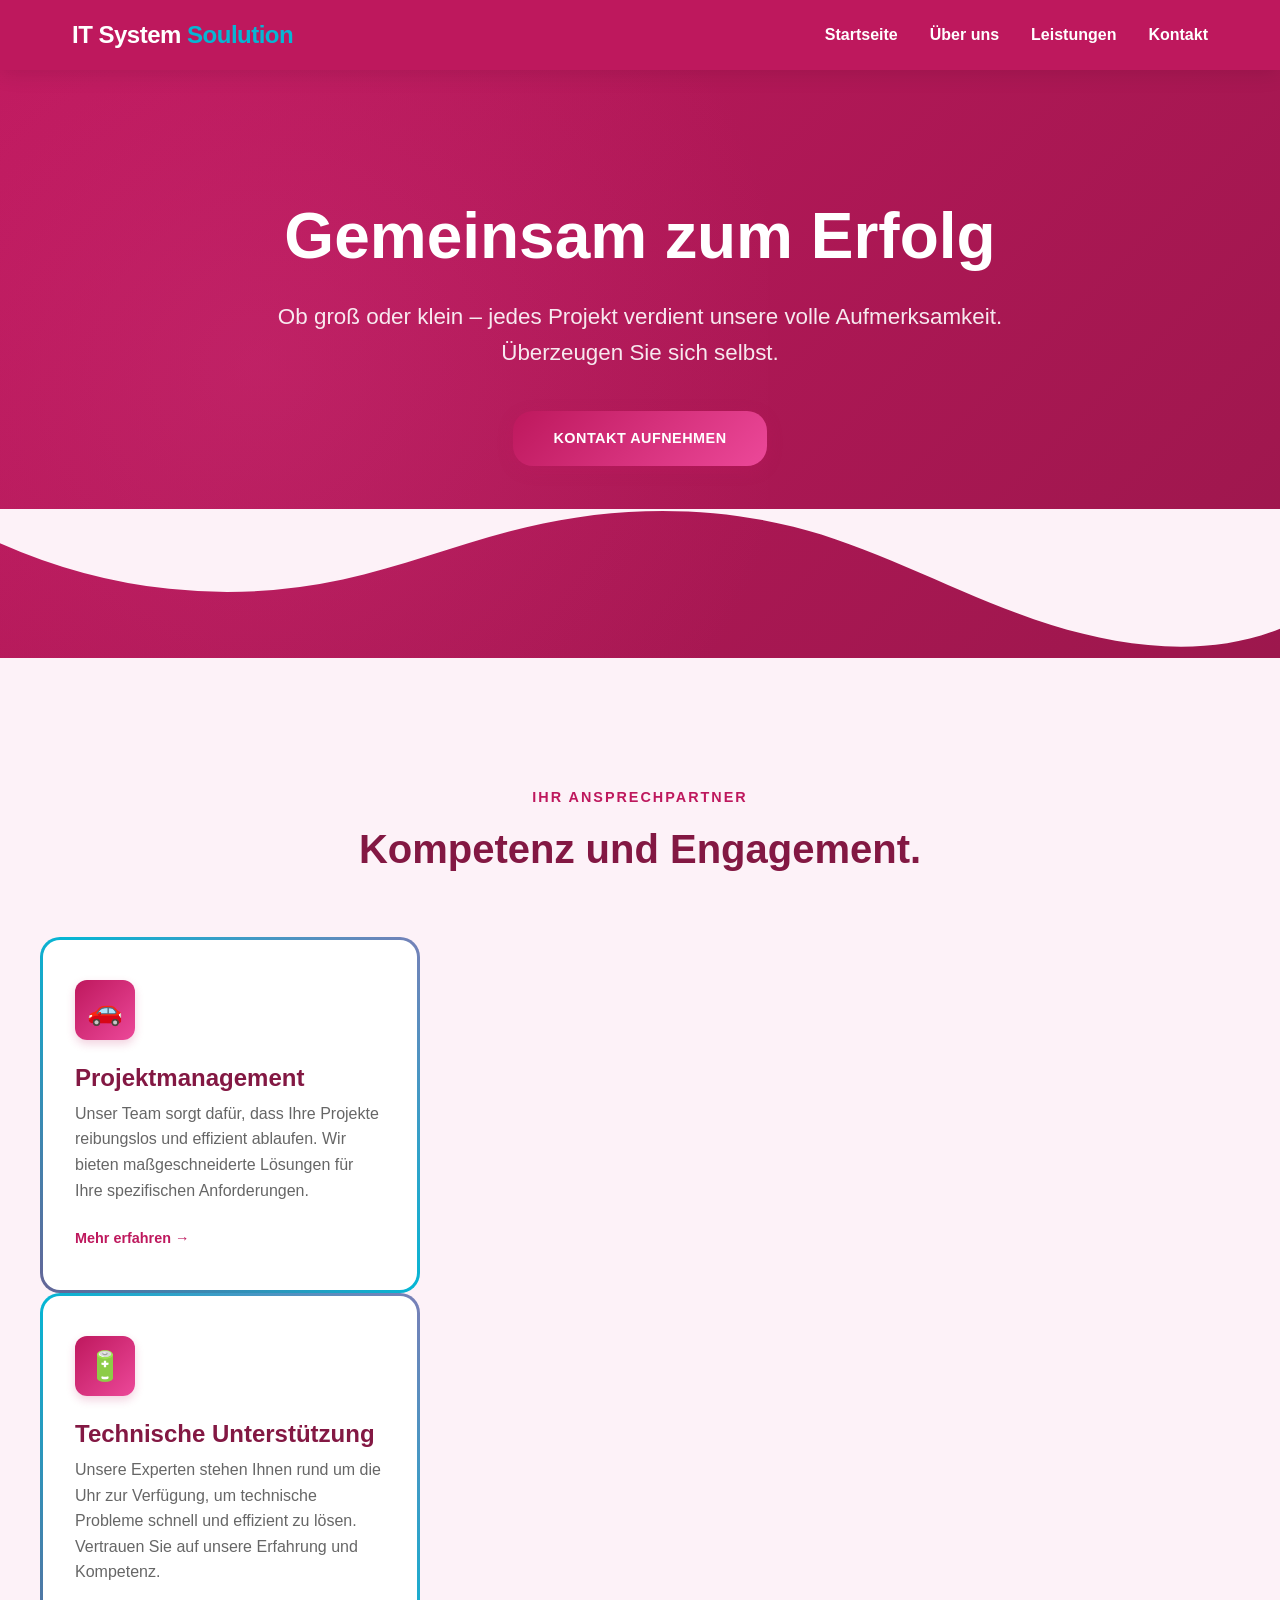
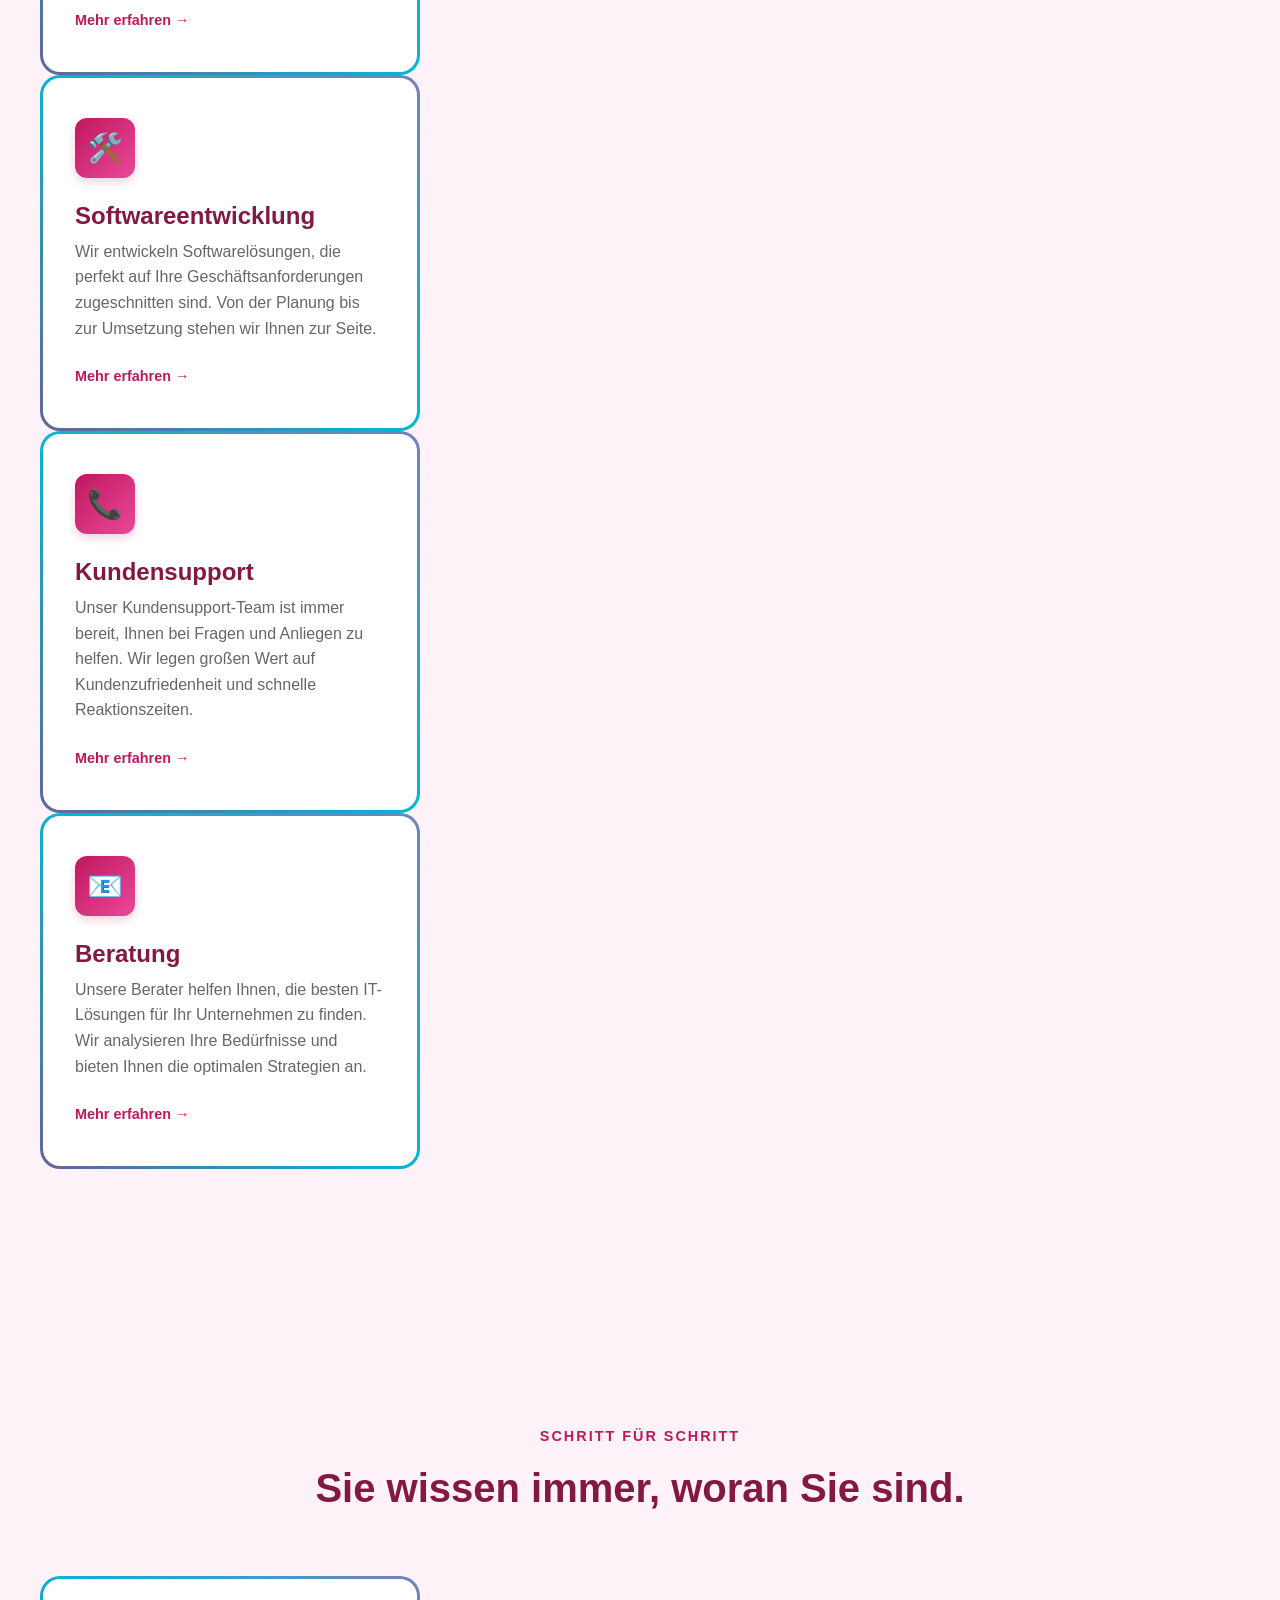
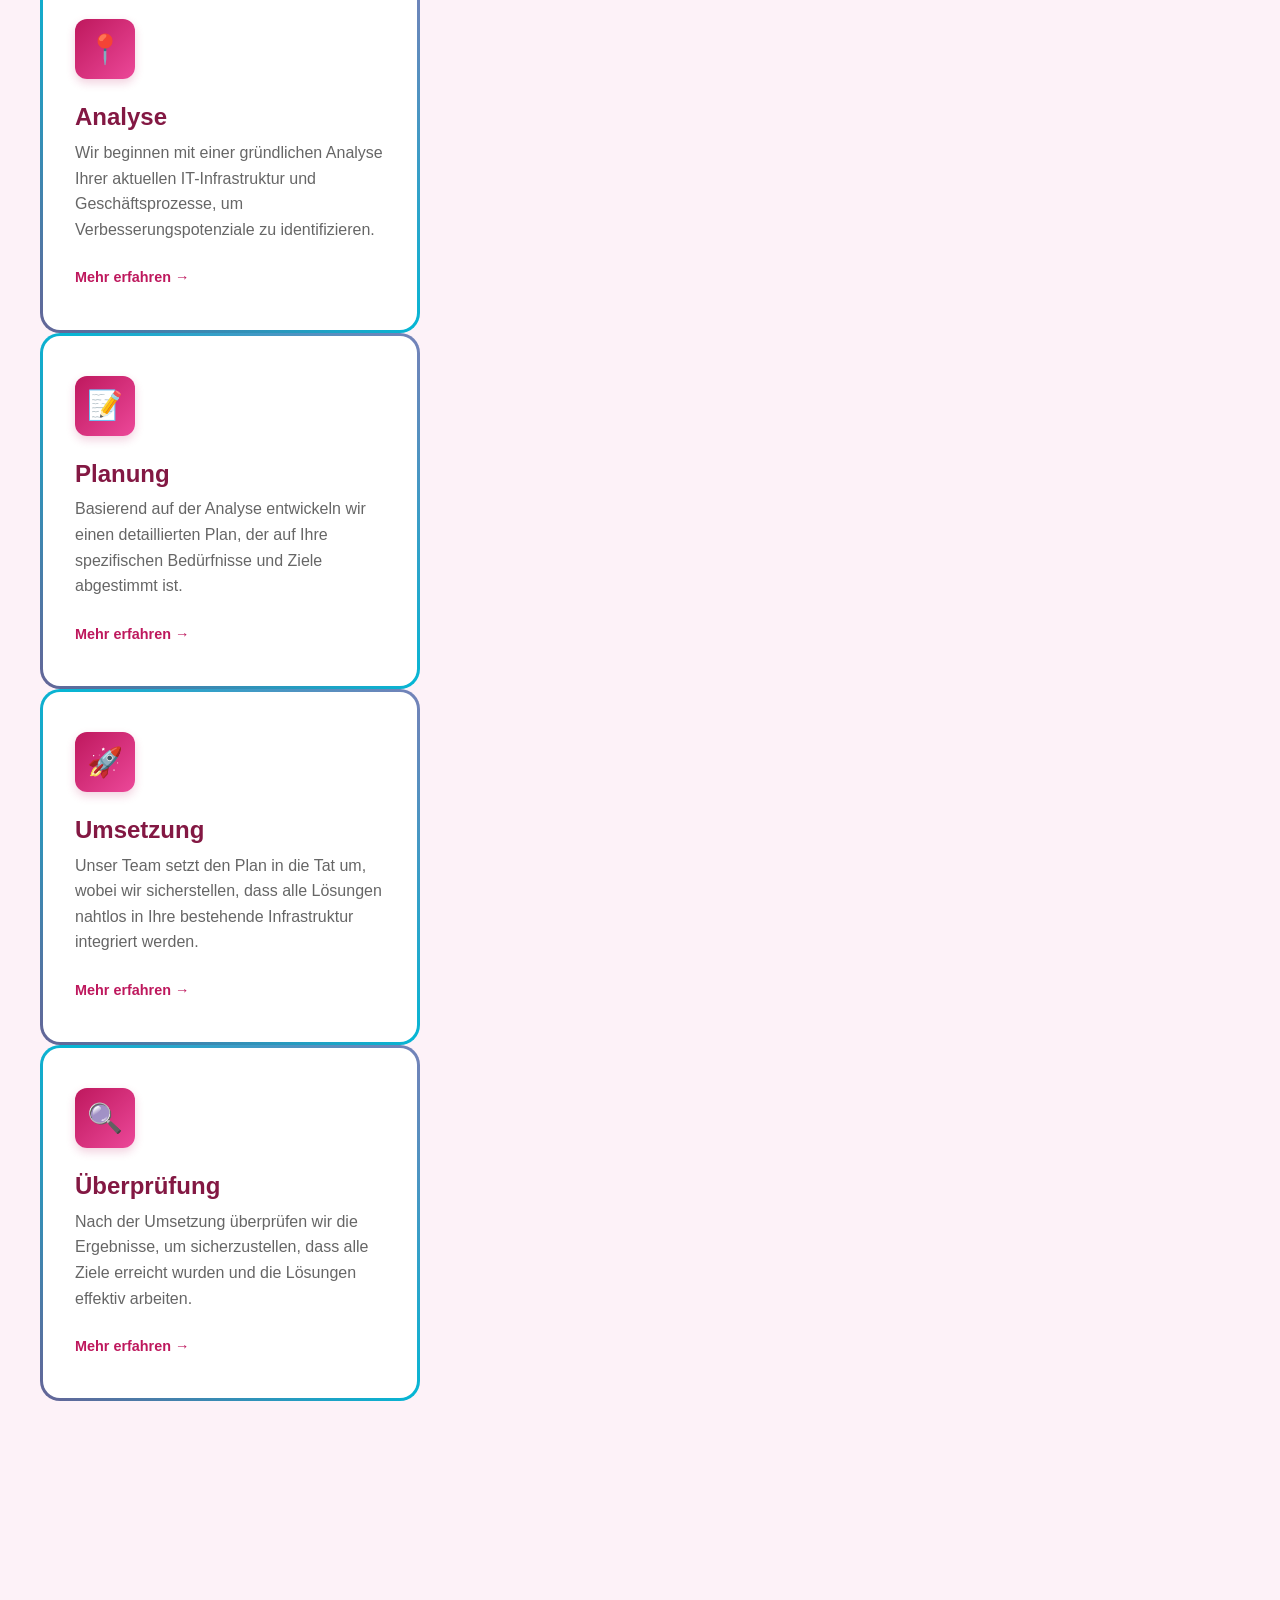
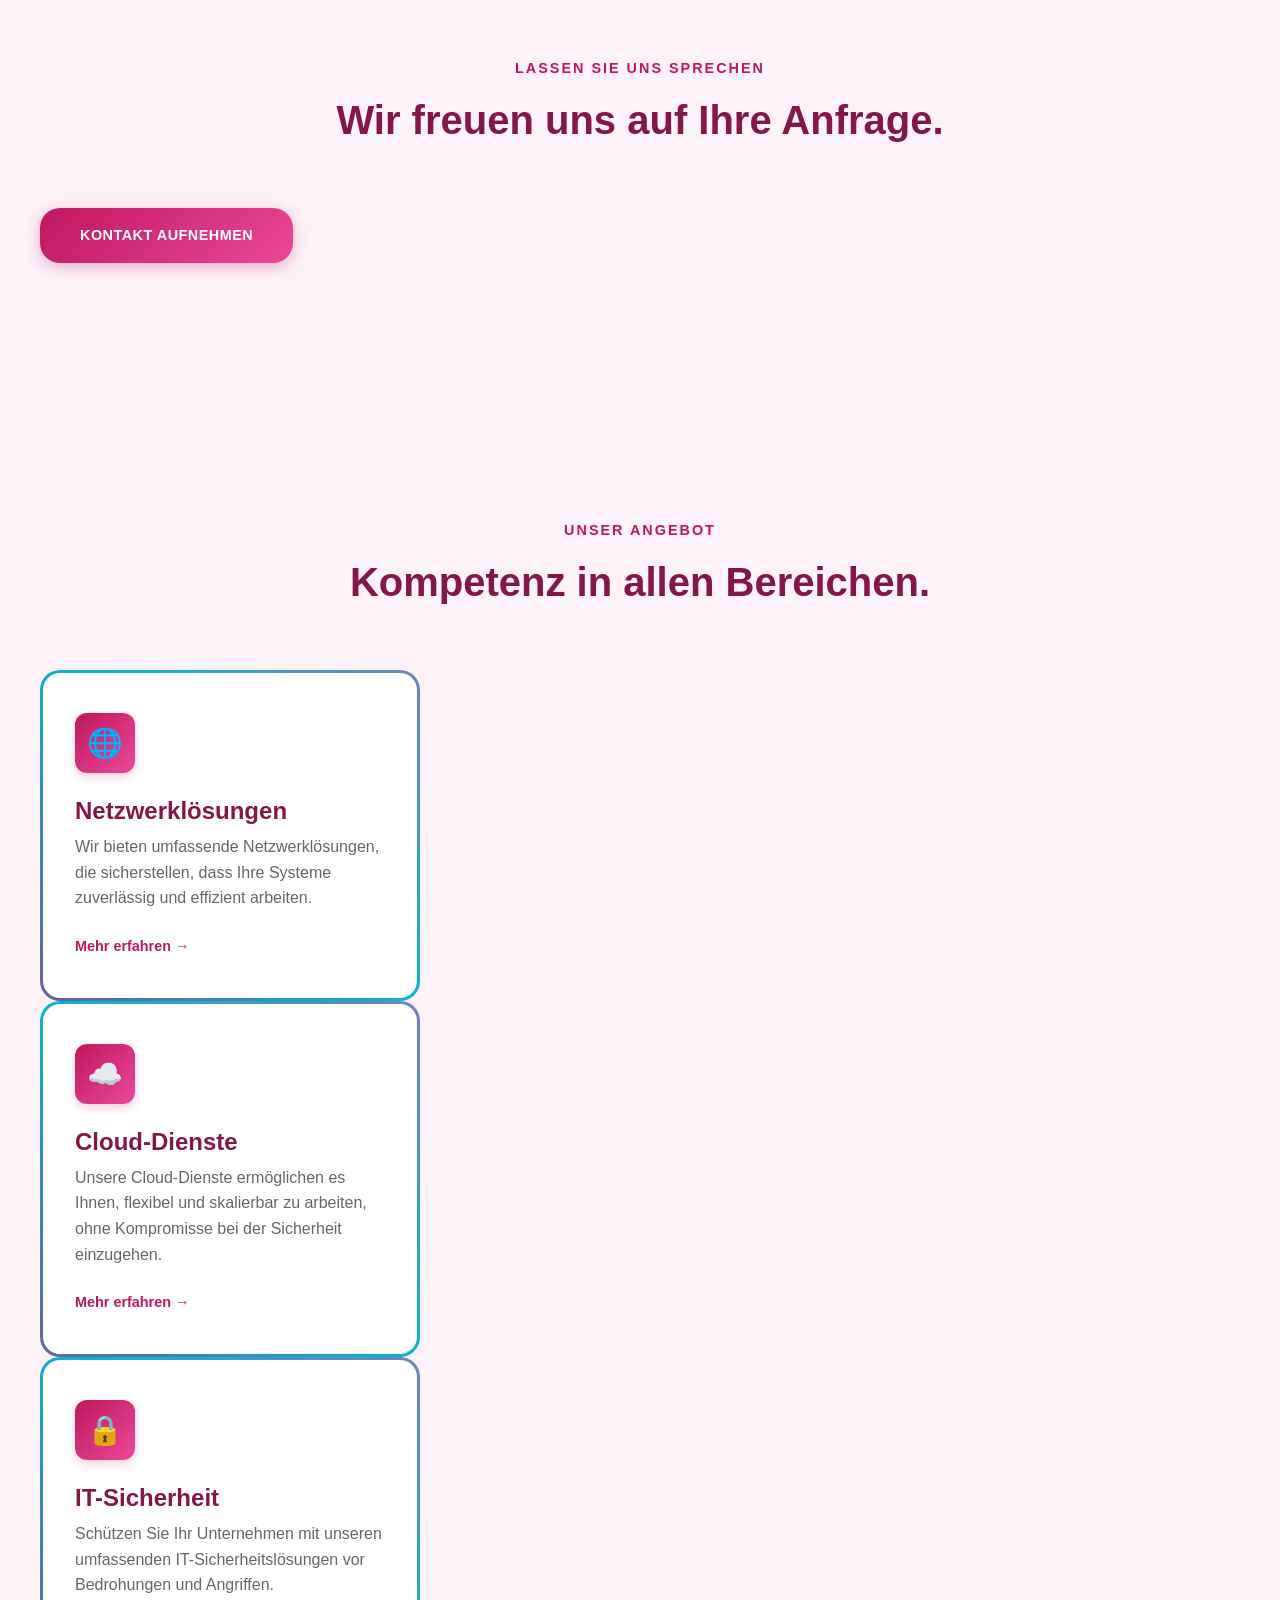
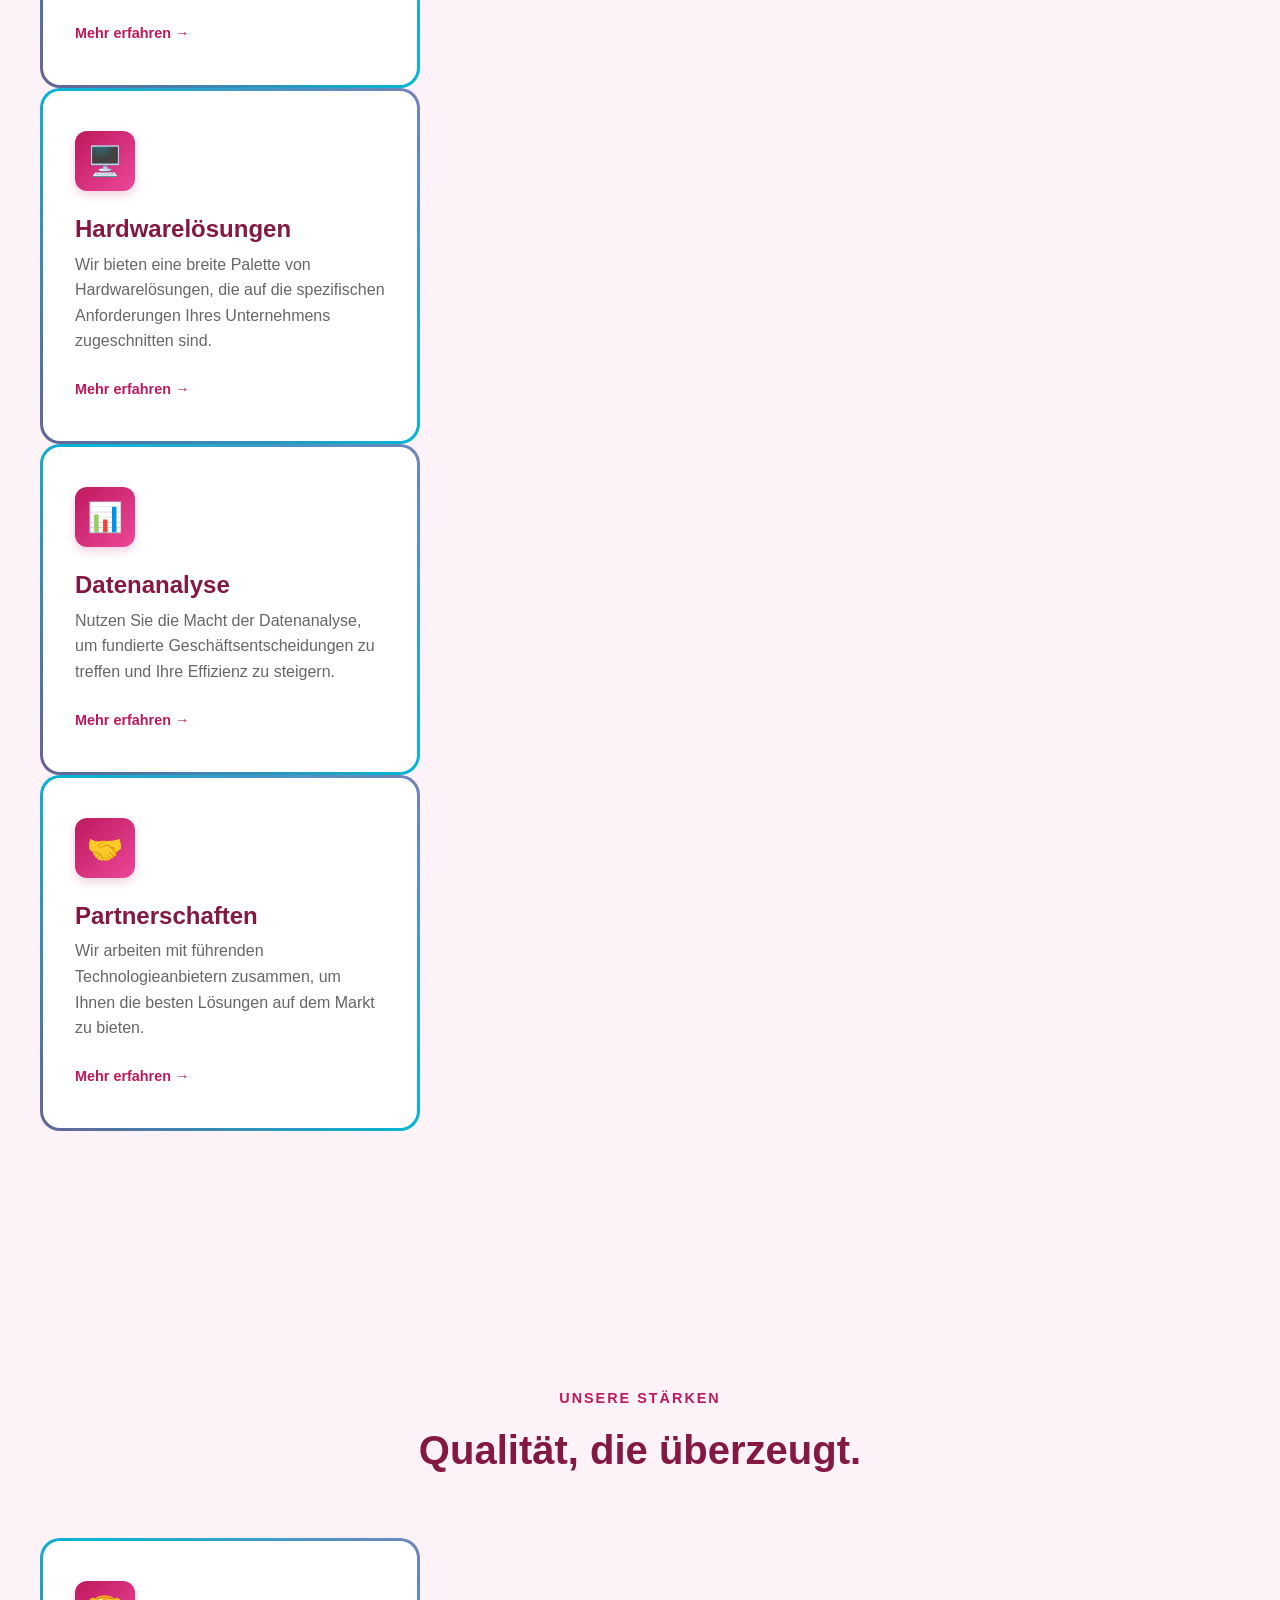
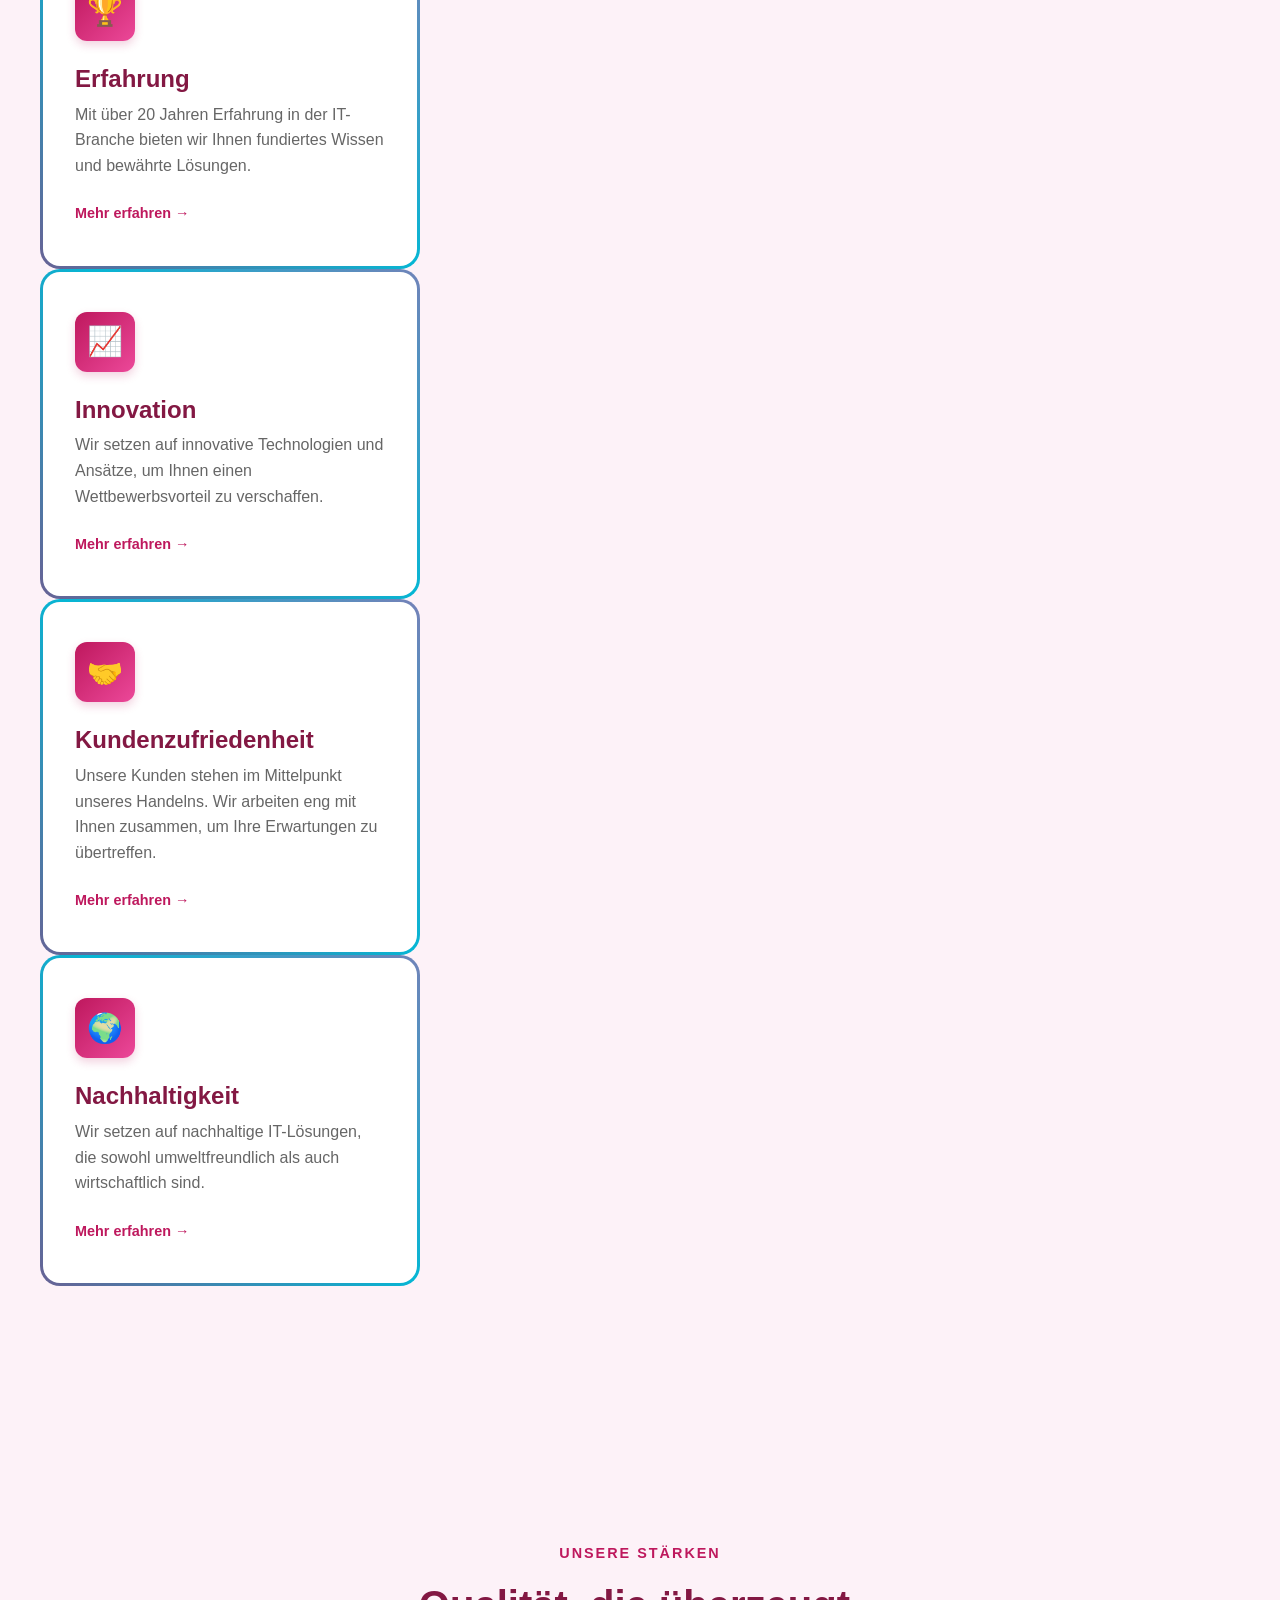
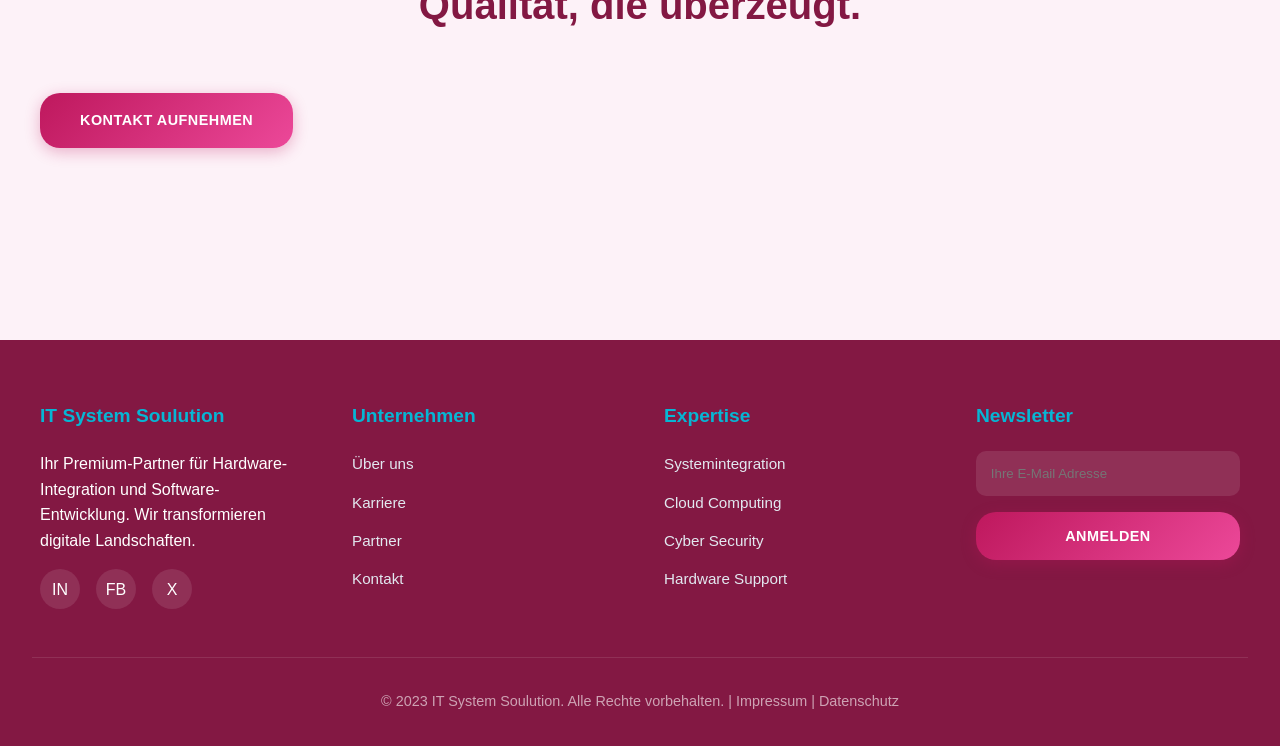
==== index.html @ 858890b7 "Deploy website" ====
<!DOCTYPE html>
<html lang="de">
<head>
  <meta charset="UTF-8">
  <meta name="viewport" content="width=device-width, initial-scale=1.0">
  <title>IT System Soulution - Startseite</title>
  <style>
    :root {
      /* Colors */
      --color-primary: #be185d;
      --color-secondary: #ec4899;
      --color-accent: #06b6d4;
      --color-bg: #fdf2f8;
      --color-text: #831843;
      --color-white: #ffffff;
      
      /* Fonts */
      --font-heading: 'Sora', sans-serif;
      --font-body: 'IBM Plex Sans', sans-serif;
      
      /* Layout */
      --border-radius: 20px;
      --container-width: 1200px;
      --spacing-sm: 1rem;
      --spacing-md: 2rem;
      --spacing-lg: 4rem;
      --spacing-xl: 8rem;
      
      /* Shadows */
      --shadow-glow: 0 0 20px rgba(190, 24, 93, 0.4);
      --shadow-card: 0 10px 30px rgba(131, 24, 67, 0.1);
    }

    @import url('https://fonts.googleapis.com/css2?family=Sora:wght@400;600;700&family=IBM+Plex+Sans:wght@400;500;600&display=swap');

    * {
      box-sizing: border-box;
      margin: 0;
      padding: 0;
    }

    html {
      scroll-behavior: smooth;
    }

    body {
      font-family: var(--font-body);
      background-color: var(--color-bg);
      color: var(--color-text);
      line-height: 1.6;
      overflow-x: hidden;
    }

    h1, h2, h3, h4, h5, h6 {
      font-family: var(--font-heading);
      font-weight: 700;
      line-height: 1.2;
      margin-bottom: 1rem;
    }

    a {
      text-decoration: none;
      color: inherit;
      transition: all 0.3s ease;
    }

    .btn-primary {
      display: inline-block;
      padding: 1rem 2.5rem;
      background: linear-gradient(135deg, var(--color-primary), var(--color-secondary));
      color: white;
      font-family: var(--font-heading);
      font-weight: 600;
      border-radius: var(--border-radius);
      border: none;
      cursor: pointer;
      transition: all 0.3s cubic-bezier(0.4, 0, 0.2, 1);
      box-shadow: 0 4px 15px rgba(190, 24, 93, 0.3);
      text-transform: uppercase;
      letter-spacing: 0.5px;
      font-size: 0.9rem;
    }

    .btn-primary:hover {
      transform: translateY(-2px);
      box-shadow: var(--shadow-glow);
      background: linear-gradient(135deg, var(--color-secondary), var(--color-primary));
    }

    @keyframes fadeIn {
      from { opacity: 0; transform: translateY(20px); }
      to { opacity: 1; transform: translateY(0); }
    }

    @keyframes gradientMove {
      0% { background-position: 0% 50%; }
      50% { background-position: 100% 50%; }
      100% { background-position: 0% 50%; }
    }

    @keyframes float {
      0% { transform: translateY(0px); }
      50% { transform: translateY(-10px); }
      100% { transform: translateY(0px); }
    }

    @keyframes slideInRight {
      from { transform: translateX(100%); opacity: 0; }
      to { transform: translateX(0); opacity: 1; }
    }
  </style>
</head>
<body>
  <!-- NAVIGATION (PFLICHT - von unten kopieren) -->
  <style>
    .nav-wrapper {
      background-color: var(--color-primary);
      position: sticky;
      top: 0;
      z-index: 1000;
      box-shadow: 0 4px 20px rgba(0,0,0,0.1);
    }
    
    .nav-container {
      max-width: var(--container-width);
      margin: 0 auto;
      padding: 1rem 2rem;
      display: flex;
      justify-content: space-between;
      align-items: center;
    }
    
    .logo {
      font-family: var(--font-heading);
      font-size: 1.5rem;
      font-weight: 700;
      color: var(--color-white);
      letter-spacing: -0.5px;
    }
    
    .logo span {
      color: var(--color-accent);
    }
    
    .desktop-menu {
      display: flex;
      gap: 2rem;
    }
    
    .nav-link {
      color: var(--color-white);
      font-weight: 700;
      font-size: 1rem;
      position: relative;
    }
    
    .nav-link::after {
      content: '';
      position: absolute;
      bottom: -5px;
      left: 0;
      width: 0%;
      height: 2px;
      background-color: var(--color-accent);
      transition: width 0.3s ease;
    }
    
    .nav-link:hover {
      color: var(--color-accent);
    }
    
    .nav-link:hover::after {
      width: 100%;
    }
    
    /* Mobile Menu Logic via Checkbox Hack */
    #nav-toggle {
      display: none;
    }
    
    .hamburger {
      display: none;
      flex-direction: column;
      gap: 6px;
      cursor: pointer;
      z-index: 1002;
    }
    
    .hamburger span {
      width: 30px;
      height: 3px;
      background-color: var(--color-white);
      border-radius: 3px;
      transition: all 0.3s ease;
    }
    
    .mobile-menu-overlay {
      position: fixed;
      top: 0;
      right: -100%;
      width: 100%;
      height: 100vh;
      background: rgba(131, 24, 67, 0.95);
      backdrop-filter: blur(10px);
      -webkit-backdrop-filter: blur(10px);
      z-index: 1001;
      display: flex;
      flex-direction: column;
      justify-content: center;
      align-items: center;
      transition: right 0.4s cubic-bezier(0.77, 0, 0.175, 1);
    }
    
    .mobile-menu-links {
      display: flex;
      flex-direction: column;
      gap: 2rem;
      text-align: center;
    }
    
    .mobile-link {
      color: var(--color-white);
      font-family: var(--font-heading);
      font-size: 1.5rem;
      font-weight: 700;
    }
    
    /* Hamburger Animation State */
    #nav-toggle:checked ~ .nav-container .hamburger span:nth-child(1) {
      transform: rotate(45deg) translate(6px, 6px);
    }
    #nav-toggle:checked ~ .nav-container .hamburger span:nth-child(2) {
      opacity: 0;
    }
    #nav-toggle:checked ~ .nav-container .hamburger span:nth-child(3) {
      transform: rotate(-45deg) translate(7px, -7px);
    }
    #nav-toggle:checked ~ .mobile-menu-overlay {
      right: 0;
    }
    
    @media (max-width: 768px) {
      .desktop-menu { display: none; }
      .hamburger { display: flex; }
    }
  </style>

  <header class="nav-wrapper">
    <input type="checkbox" id="nav-toggle">
    
    <div class="nav-container">
      <a href="index.html" class="logo">IT System <span>Soulution</span></a>
      
      <nav class="desktop-menu">
        <a href="index.html" class="nav-link">Startseite</a>
        <a href="ueber-uns.html" class="nav-link">Über uns</a>
        <a href="leistungen.html" class="nav-link">Leistungen</a>
        <a href="kontakt.html" class="nav-link">Kontakt</a>
      </nav>
      
      <label for="nav-toggle" class="hamburger">
        <span></span>
        <span></span>
        <span></span>
      </label>
    </div>

    <div class="mobile-menu-overlay">
      <nav class="mobile-menu-links">
        <a href="index.html" class="mobile-link">Startseite</a>
        <a href="ueber-uns.html" class="mobile-link">Über uns</a>
        <a href="leistungen.html" class="mobile-link">Leistungen</a>
        <a href="kontakt.html" class="mobile-link">Kontakt</a>
        <a href="impressum.html" class="mobile-link">Impressum</a>
      </nav>
    </div>
  </header>

  <!-- MAIN CONTENT -->
  <style>
    .hero-section {
      position: relative;
      background: linear-gradient(135deg, var(--color-primary) 0%, #9d174d 100%);
      padding: 8rem 2rem 12rem;
      color: var(--color-white);
      overflow: hidden;
    }
    
    .hero-content {
      max-width: var(--container-width);
      margin: 0 auto;
      text-align: center;
      position: relative;
      z-index: 2;
    }
    
    .hero-headline {
      font-size: clamp(2.5rem, 5vw, 4.5rem);
      margin-bottom: 1.5rem;
      animation: fadeIn 0.8s ease-out;
    }
    
    .hero-subline {
      font-size: clamp(1.1rem, 2vw, 1.4rem);
      margin-bottom: 2.5rem;
      opacity: 0.9;
      max-width: 800px;
      margin-left: auto;
      margin-right: auto;
      animation: fadeIn 0.8s ease-out 0.2s backwards;
    }
    
    .hero-btn-wrapper {
      animation: fadeIn 0.8s ease-out 0.4s backwards;
    }
    
    .hero-wave {
      position: absolute;
      bottom: -1px;
      left: 0;
      width: 100%;
      line-height: 0;
      z-index: 1;
    }
    
    .hero-wave svg {
      display: block;
      width: 100%;
      height: 150px;
    }
    
    .hero-glow {
      position: absolute;
      top: -50%;
      left: -20%;
      width: 80%;
      height: 200%;
      background: radial-gradient(circle, var(--color-secondary) 0%, transparent 70%);
      opacity: 0.2;
      pointer-events: none;
    }
  </style>

  <section class="hero-section">
    <div class="hero-glow"></div>
    
    <div class="hero-content">
      <h1 class="hero-headline">Gemeinsam zum Erfolg</h1>
      <p class="hero-subline">Ob groß oder klein – jedes Projekt verdient unsere volle Aufmerksamkeit. Überzeugen Sie sich selbst.</p>
      <div class="hero-btn-wrapper">
        <a href="kontakt.html" class="btn-primary">Kontakt aufnehmen</a>
      </div>
    </div>

    <div class="hero-wave">
      <svg viewBox="0 0 1200 120" preserveAspectRatio="none">
        <path d="M321.39,56.44c58-10.79,114.16-30.13,172-41.86,82.39-16.72,168.19-17.73,250.45-.39C823.78,31,906.67,72,985.66,92.83c70.05,18.48,146.53,26.09,214.34,3V0H0V27.35A600.21,600.21,0,0,0,321.39,56.44Z" fill="#fdf2f8"></path>
      </svg>
    </div>
  </section>

  <style>
    .section-wrapper {
      padding: var(--spacing-xl) 2rem;
    }
    
    .section-container {
      max-width: var(--container-width);
      margin: 0 auto;
    }
    
    .section-header {
      text-align: center;
      max-width: 700px;
      margin: 0 auto 4rem;
    }
    
    .section-title {
      color: var(--color-primary);
      text-transform: uppercase;
      letter-spacing: 2px;
      font-size: 0.9rem;
      font-weight: 700;
      margin-bottom: 1rem;
      display: block;
    }
    
    .section-subtitle {
      font-size: 2.5rem;
      color: var(--color-text);
    }
  </style>

  <section class="section-wrapper">
    <div class="section-container">
      <div class="section-header">
        <span class="section-title">Ihr Ansprechpartner</span>
        <h2 class="section-subtitle">Kompetenz und Engagement.</h2>
      </div>
      
      <div class="section-content">
        <!-- Card-Komponente für jeden Eintrag -->
        <style>
          .card-wrapper {
            position: relative;
            width: 100%;
            max-width: 380px;
            border-radius: var(--border-radius);
            padding: 3px; /* Width of the border */
            background: linear-gradient(45deg, var(--color-primary), var(--color-accent), var(--color-secondary));
            background-size: 200% 200%;
            animation: gradientMove 4s ease infinite;
            transition: transform 0.3s ease;
          }
          
          .card-wrapper:hover {
            transform: scale(1.02);
          }
          
          .card-inner {
            background: #ffffff;
            border-radius: 17px; /* 20px - 3px */
            padding: 2.5rem 2rem;
            height: 100%;
            display: flex;
            flex-direction: column;
            align-items: flex-start;
            gap: 1.5rem;
          }
          
          .card-icon-container {
            width: 60px;
            height: 60px;
            min-height: 60px;
            border-radius: 12px;
            background: linear-gradient(135deg, var(--color-primary), var(--color-secondary));
            display: flex;
            align-items: center;
            justify-content: center;
            font-size: 1.8rem;
            color: white;
            box-shadow: 0 4px 10px rgba(190, 24, 93, 0.2);
          }
          
          .card-title {
            font-size: 1.5rem;
            color: var(--color-text);
            margin-bottom: 0.5rem;
          }
          
          .card-desc {
            font-size: 1rem;
            color: #666;
            line-height: 1.6;
          }
          
          .card-link {
            margin-top: auto;
            color: var(--color-primary);
            font-weight: 600;
            font-size: 0.9rem;
            display: flex;
            align-items: center;
            gap: 0.5rem;
          }
          
          .card-link:hover {
            color: var(--color-secondary);
            gap: 0.8rem;
          }
        </style>

        <div class="card-wrapper">
          <div class="card-inner">
            <div class="card-icon-container">
              🚗
            </div>
            <div>
              <h3 class="card-title">Projektmanagement</h3>
              <p class="card-desc">Unser Team sorgt dafür, dass Ihre Projekte reibungslos und effizient ablaufen. Wir bieten maßgeschneiderte Lösungen für Ihre spezifischen Anforderungen.</p>
            </div>
            <a href="leistungen.html" class="card-link">Mehr erfahren &rarr;</a>
          </div>
        </div>

        <div class="card-wrapper">
          <div class="card-inner">
            <div class="card-icon-container">
              🔋
            </div>
            <div>
              <h3 class="card-title">Technische Unterstützung</h3>
              <p class="card-desc">Unsere Experten stehen Ihnen rund um die Uhr zur Verfügung, um technische Probleme schnell und effizient zu lösen. Vertrauen Sie auf unsere Erfahrung und Kompetenz.</p>
            </div>
            <a href="leistungen.html" class="card-link">Mehr erfahren &rarr;</a>
          </div>
        </div>

        <div class="card-wrapper">
          <div class="card-inner">
            <div class="card-icon-container">
              🛠️
            </div>
            <div>
              <h3 class="card-title">Softwareentwicklung</h3>
              <p class="card-desc">Wir entwickeln Softwarelösungen, die perfekt auf Ihre Geschäftsanforderungen zugeschnitten sind. Von der Planung bis zur Umsetzung stehen wir Ihnen zur Seite.</p>
            </div>
            <a href="leistungen.html" class="card-link">Mehr erfahren &rarr;</a>
          </div>
        </div>

        <div class="card-wrapper">
          <div class="card-inner">
            <div class="card-icon-container">
              📞
            </div>
            <div>
              <h3 class="card-title">Kundensupport</h3>
              <p class="card-desc">Unser Kundensupport-Team ist immer bereit, Ihnen bei Fragen und Anliegen zu helfen. Wir legen großen Wert auf Kundenzufriedenheit und schnelle Reaktionszeiten.</p>
            </div>
            <a href="leistungen.html" class="card-link">Mehr erfahren &rarr;</a>
          </div>
        </div>

        <div class="card-wrapper">
          <div class="card-inner">
            <div class="card-icon-container">
              📧
            </div>
            <div>
              <h3 class="card-title">Beratung</h3>
              <p class="card-desc">Unsere Berater helfen Ihnen, die besten IT-Lösungen für Ihr Unternehmen zu finden. Wir analysieren Ihre Bedürfnisse und bieten Ihnen die optimalen Strategien an.</p>
            </div>
            <a href="leistungen.html" class="card-link">Mehr erfahren &rarr;</a>
          </div>
        </div>
      </div>
    </div>
  </section>

  <section class="section-wrapper">
    <div class="section-container">
      <div class="section-header">
        <span class="section-title">Schritt für Schritt</span>
        <h2 class="section-subtitle">Sie wissen immer, woran Sie sind.</h2>
      </div>
      
      <div class="section-content">
        <div class="card-wrapper">
          <div class="card-inner">
            <div class="card-icon-container">
              📍
            </div>
            <div>
              <h3 class="card-title">Analyse</h3>
              <p class="card-desc">Wir beginnen mit einer gründlichen Analyse Ihrer aktuellen IT-Infrastruktur und Geschäftsprozesse, um Verbesserungspotenziale zu identifizieren.</p>
            </div>
            <a href="leistungen.html" class="card-link">Mehr erfahren &rarr;</a>
          </div>
        </div>

        <div class="card-wrapper">
          <div class="card-inner">
            <div class="card-icon-container">
              📝
            </div>
            <div>
              <h3 class="card-title">Planung</h3>
              <p class="card-desc">Basierend auf der Analyse entwickeln wir einen detaillierten Plan, der auf Ihre spezifischen Bedürfnisse und Ziele abgestimmt ist.</p>
            </div>
            <a href="leistungen.html" class="card-link">Mehr erfahren &rarr;</a>
          </div>
        </div>

        <div class="card-wrapper">
          <div class="card-inner">
            <div class="card-icon-container">
              🚀
            </div>
            <div>
              <h3 class="card-title">Umsetzung</h3>
              <p class="card-desc">Unser Team setzt den Plan in die Tat um, wobei wir sicherstellen, dass alle Lösungen nahtlos in Ihre bestehende Infrastruktur integriert werden.</p>
            </div>
            <a href="leistungen.html" class="card-link">Mehr erfahren &rarr;</a>
          </div>
        </div>

        <div class="card-wrapper">
          <div class="card-inner">
            <div class="card-icon-container">
              🔍
            </div>
            <div>
              <h3 class="card-title">Überprüfung</h3>
              <p class="card-desc">Nach der Umsetzung überprüfen wir die Ergebnisse, um sicherzustellen, dass alle Ziele erreicht wurden und die Lösungen effektiv arbeiten.</p>
            </div>
            <a href="leistungen.html" class="card-link">Mehr erfahren &rarr;</a>
          </div>
        </div>
      </div>
    </div>
  </section>

  <section class="section-wrapper">
    <div class="section-container">
      <div class="section-header">
        <span class="section-title">Lassen Sie uns sprechen</span>
        <h2 class="section-subtitle">Wir freuen uns auf Ihre Anfrage.</h2>
      </div>
      
      <div class="section-content">
        <a href="kontakt.html" class="btn-primary">Kontakt aufnehmen</a>
      </div>
    </div>
  </section>

  <section class="section-wrapper">
    <div class="section-container">
      <div class="section-header">
        <span class="section-title">Unser Angebot</span>
        <h2 class="section-subtitle">Kompetenz in allen Bereichen.</h2>
      </div>
      
      <div class="section-content">
        <div class="card-wrapper">
          <div class="card-inner">
            <div class="card-icon-container">
              🌐
            </div>
            <div>
              <h3 class="card-title">Netzwerklösungen</h3>
              <p class="card-desc">Wir bieten umfassende Netzwerklösungen, die sicherstellen, dass Ihre Systeme zuverlässig und effizient arbeiten.</p>
            </div>
            <a href="leistungen.html" class="card-link">Mehr erfahren &rarr;</a>
          </div>
        </div>

        <div class="card-wrapper">
          <div class="card-inner">
            <div class="card-icon-container">
              ☁️
            </div>
            <div>
              <h3 class="card-title">Cloud-Dienste</h3>
              <p class="card-desc">Unsere Cloud-Dienste ermöglichen es Ihnen, flexibel und skalierbar zu arbeiten, ohne Kompromisse bei der Sicherheit einzugehen.</p>
            </div>
            <a href="leistungen.html" class="card-link">Mehr erfahren &rarr;</a>
          </div>
        </div>

        <div class="card-wrapper">
          <div class="card-inner">
            <div class="card-icon-container">
              🔒
            </div>
            <div>
              <h3 class="card-title">IT-Sicherheit</h3>
              <p class="card-desc">Schützen Sie Ihr Unternehmen mit unseren umfassenden IT-Sicherheitslösungen vor Bedrohungen und Angriffen.</p>
            </div>
            <a href="leistungen.html" class="card-link">Mehr erfahren &rarr;</a>
          </div>
        </div>

        <div class="card-wrapper">
          <div class="card-inner">
            <div class="card-icon-container">
              🖥️
            </div>
            <div>
              <h3 class="card-title">Hardwarelösungen</h3>
              <p class="card-desc">Wir bieten eine breite Palette von Hardwarelösungen, die auf die spezifischen Anforderungen Ihres Unternehmens zugeschnitten sind.</p>
            </div>
            <a href="leistungen.html" class="card-link">Mehr erfahren &rarr;</a>
          </div>
        </div>

        <div class="card-wrapper">
          <div class="card-inner">
            <div class="card-icon-container">
              📊
            </div>
            <div>
              <h3 class="card-title">Datenanalyse</h3>
              <p class="card-desc">Nutzen Sie die Macht der Datenanalyse, um fundierte Geschäftsentscheidungen zu treffen und Ihre Effizienz zu steigern.</p>
            </div>
            <a href="leistungen.html" class="card-link">Mehr erfahren &rarr;</a>
          </div>
        </div>

        <div class="card-wrapper">
          <div class="card-inner">
            <div class="card-icon-container">
              🤝
            </div>
            <div>
              <h3 class="card-title">Partnerschaften</h3>
              <p class="card-desc">Wir arbeiten mit führenden Technologieanbietern zusammen, um Ihnen die besten Lösungen auf dem Markt zu bieten.</p>
            </div>
            <a href="leistungen.html" class="card-link">Mehr erfahren &rarr;</a>
          </div>
        </div>
      </div>
    </div>
  </section>

  <section class="section-wrapper">
    <div class="section-container">
      <div class="section-header">
        <span class="section-title">Unsere Stärken</span>
        <h2 class="section-subtitle">Qualität, die überzeugt.</h2>
      </div>
      
      <div class="section-content">
        <div class="card-wrapper">
          <div class="card-inner">
            <div class="card-icon-container">
              🏆
            </div>
            <div>
              <h3 class="card-title">Erfahrung</h3>
              <p class="card-desc">Mit über 20 Jahren Erfahrung in der IT-Branche bieten wir Ihnen fundiertes Wissen und bewährte Lösungen.</p>
            </div>
            <a href="leistungen.html" class="card-link">Mehr erfahren &rarr;</a>
          </div>
        </div>

        <div class="card-wrapper">
          <div class="card-inner">
            <div class="card-icon-container">
              📈
            </div>
            <div>
              <h3 class="card-title">Innovation</h3>
              <p class="card-desc">Wir setzen auf innovative Technologien und Ansätze, um Ihnen einen Wettbewerbsvorteil zu verschaffen.</p>
            </div>
            <a href="leistungen.html" class="card-link">Mehr erfahren &rarr;</a>
          </div>
        </div>

        <div class="card-wrapper">
          <div class="card-inner">
            <div class="card-icon-container">
              🤝
            </div>
            <div>
              <h3 class="card-title">Kundenzufriedenheit</h3>
              <p class="card-desc">Unsere Kunden stehen im Mittelpunkt unseres Handelns. Wir arbeiten eng mit Ihnen zusammen, um Ihre Erwartungen zu übertreffen.</p>
            </div>
            <a href="leistungen.html" class="card-link">Mehr erfahren &rarr;</a>
          </div>
        </div>

        <div class="card-wrapper">
          <div class="card-inner">
            <div class="card-icon-container">
              🌍
            </div>
            <div>
              <h3 class="card-title">Nachhaltigkeit</h3>
              <p class="card-desc">Wir setzen auf nachhaltige IT-Lösungen, die sowohl umweltfreundlich als auch wirtschaftlich sind.</p>
            </div>
            <a href="leistungen.html" class="card-link">Mehr erfahren &rarr;</a>
          </div>
        </div>
      </div>
    </div>
  </section>

  <section class="section-wrapper">
    <div class="section-container">
      <div class="section-header">
        <span class="section-title">Unsere Stärken</span>
        <h2 class="section-subtitle">Qualität, die überzeugt.</h2>
      </div>
      
      <div class="section-content">
        <a href="kontakt.html" class="btn-primary">Kontakt aufnehmen</a>
      </div>
    </div>
  </section>

  <!-- FOOTER (PFLICHT - von unten kopieren) -->
  <style>
    .footer-wrapper {
      background-color: var(--color-text);
      color: var(--color-white);
      padding: 4rem 2rem 2rem;
      margin-top: 4rem;
    }
    
    .footer-grid {
      max-width: var(--container-width);
      margin: 0 auto;
      display: grid;
      grid-template-columns: repeat(auto-fit, minmax(250px, 1fr));
      gap: 3rem;
      margin-bottom: 3rem;
    }
    
    .footer-col h4 {
      color: var(--color-accent);
      margin-bottom: 1.5rem;
      font-size: 1.2rem;
    }
    
    .footer-links {
      list-style: none;
    }
    
    .footer-links li {
      margin-bottom: 0.8rem;
    }
    
    .footer-links a {
      color: #e2e8f0;
      font-size: 0.95rem;
    }
    
    .footer-links a:hover {
      color: var(--color-secondary);
      padding-left: 5px;
    }
    
    .newsletter-form {
      display: flex;
      flex-direction: column;
      gap: 1rem;
    }
    
    .newsletter-input {
      padding: 0.8rem;
      border-radius: 10px;
      border: 2px solid transparent;
      background: rgba(255,255,255,0.1);
      color: white;
      outline: none;
    }
    
    .newsletter-input:focus {
      border-color: var(--color-accent);
    }
    
    .social-icons {
      display: flex;
      gap: 1rem;
      margin-top: 1rem;
    }
    
    .social-icon {
      width: 40px;
      height: 40px;
      background: rgba(255,255,255,0.1);
      border-radius: 50%;
      display: flex;
      align-items: center;
      justify-content: center;
      transition: background 0.3s;
    }
    
    .social-icon:hover {
      background: var(--color-primary);
    }
    
    .copyright {
      text-align: center;
      padding-top: 2rem;
      border-top: 1px solid rgba(255,255,255,0.1);
      font-size: 0.9rem;
      color: rgba(255,255,255,0.6);
    }
  </style>

  <footer class="footer-wrapper">
    <div class="footer-grid">
      <div class="footer-col">
        <h4>IT System Soulution</h4>
        <p>Ihr Premium-Partner für Hardware-Integration und Software-Entwicklung. Wir transformieren digitale Landschaften.</p>
        <div class="social-icons">
          <a href="#" class="social-icon">IN</a>
          <a href="#" class="social-icon">FB</a>
          <a href="#" class="social-icon">X</a>
        </div>
      </div>
      
      <div class="footer-col">
        <h4>Unternehmen</h4>
        <ul class="footer-links">
          <li><a href="ueber-uns.html">Über uns</a></li>
          <li><a href="karriere.html">Karriere</a></li>
          <li><a href="partner.html">Partner</a></li>
          <li><a href="kontakt.html">Kontakt</a></li>
        </ul>
      </div>
      
      <div class="footer-col">
        <h4>Expertise</h4>
        <ul class="footer-links">
          <li><a href="leistungen.html">Systemintegration</a></li>
          <li><a href="leistungen.html">Cloud Computing</a></li>
          <li><a href="leistungen.html">Cyber Security</a></li>
          <li><a href="leistungen.html">Hardware Support</a></li>
        </ul>
      </div>
      
      <div class="footer-col">
        <h4>Newsletter</h4>
        <form class="newsletter-form">
          <input type="email" placeholder="Ihre E-Mail Adresse" class="newsletter-input">
          <button type="button" class="btn-primary" style="width:100%">Anmelden</button>
        </form>
      </div>
    </div>
    
    <div class="copyright">
      &copy; 2023 IT System Soulution. Alle Rechte vorbehalten. | <a href="impressum.html">Impressum</a> | <a href="datenschutz.html">Datenschutz</a>
    </div>
  </footer>
</body>
</html>
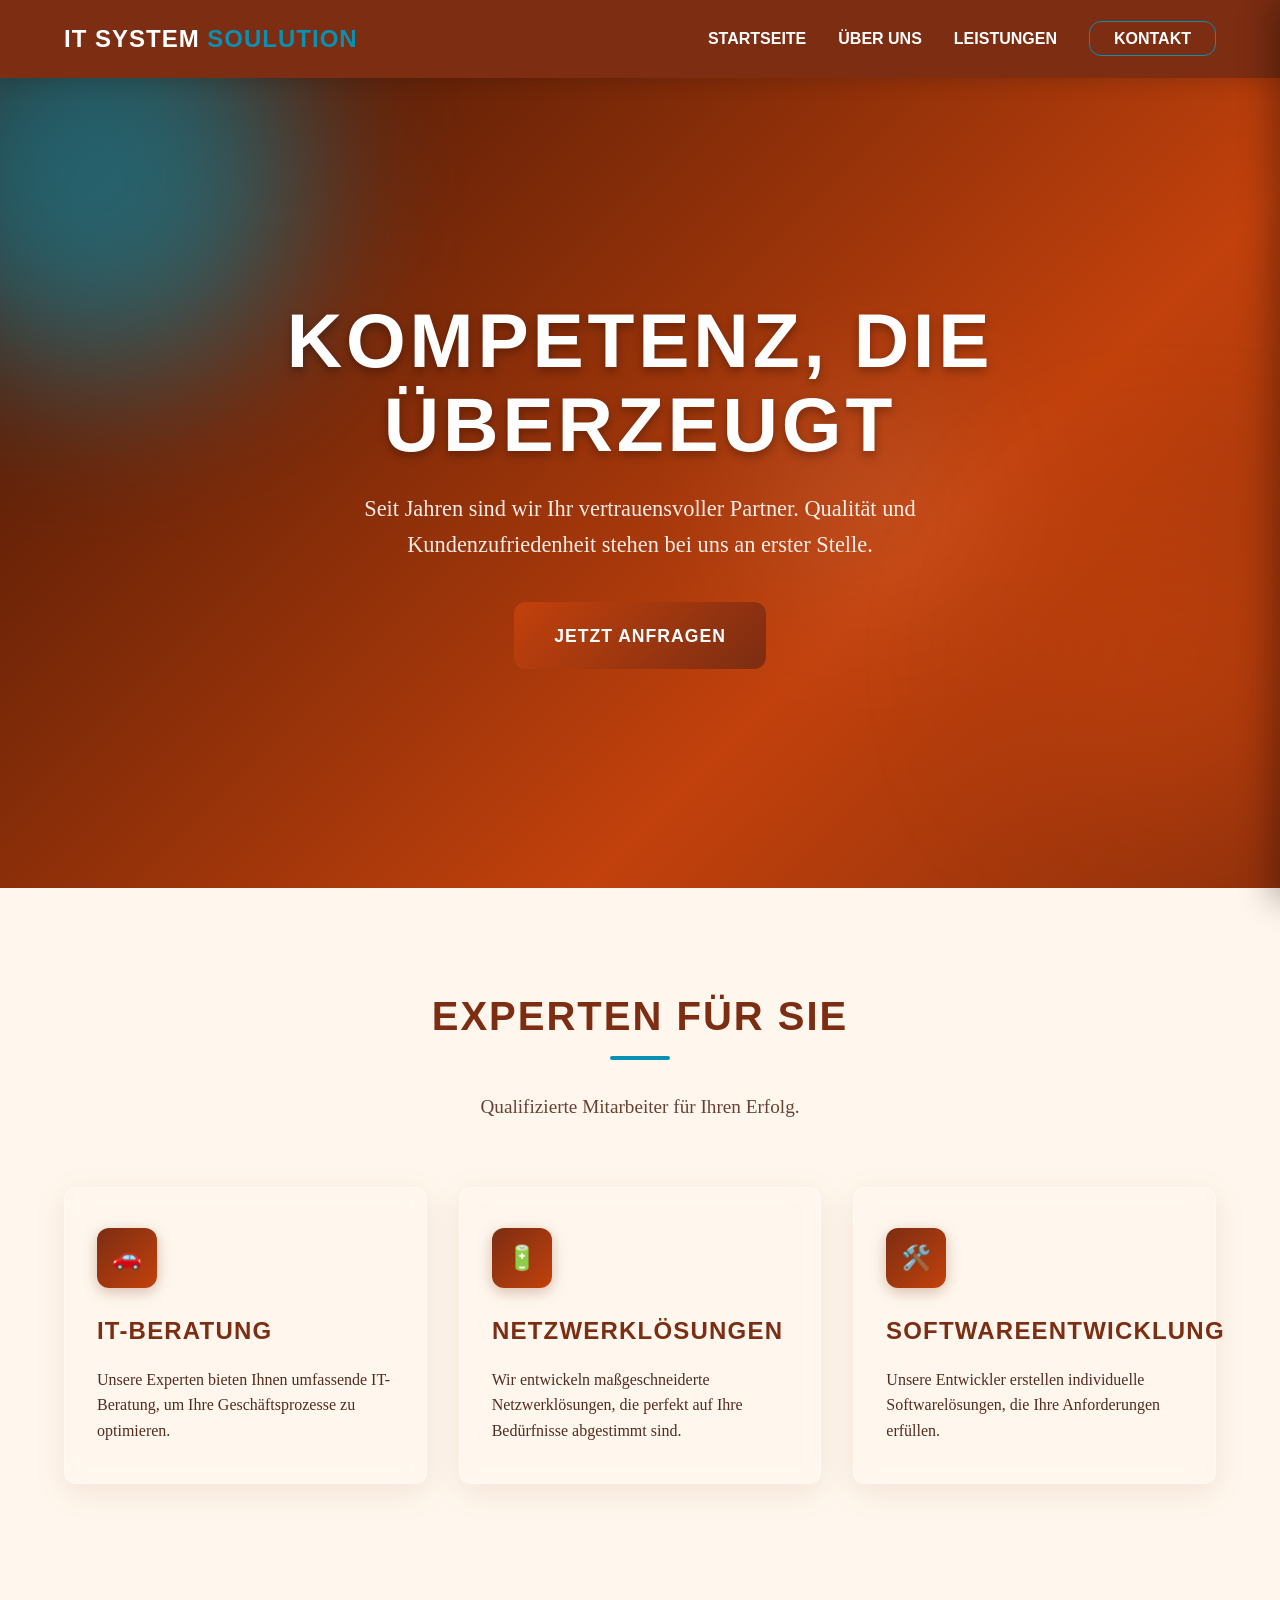
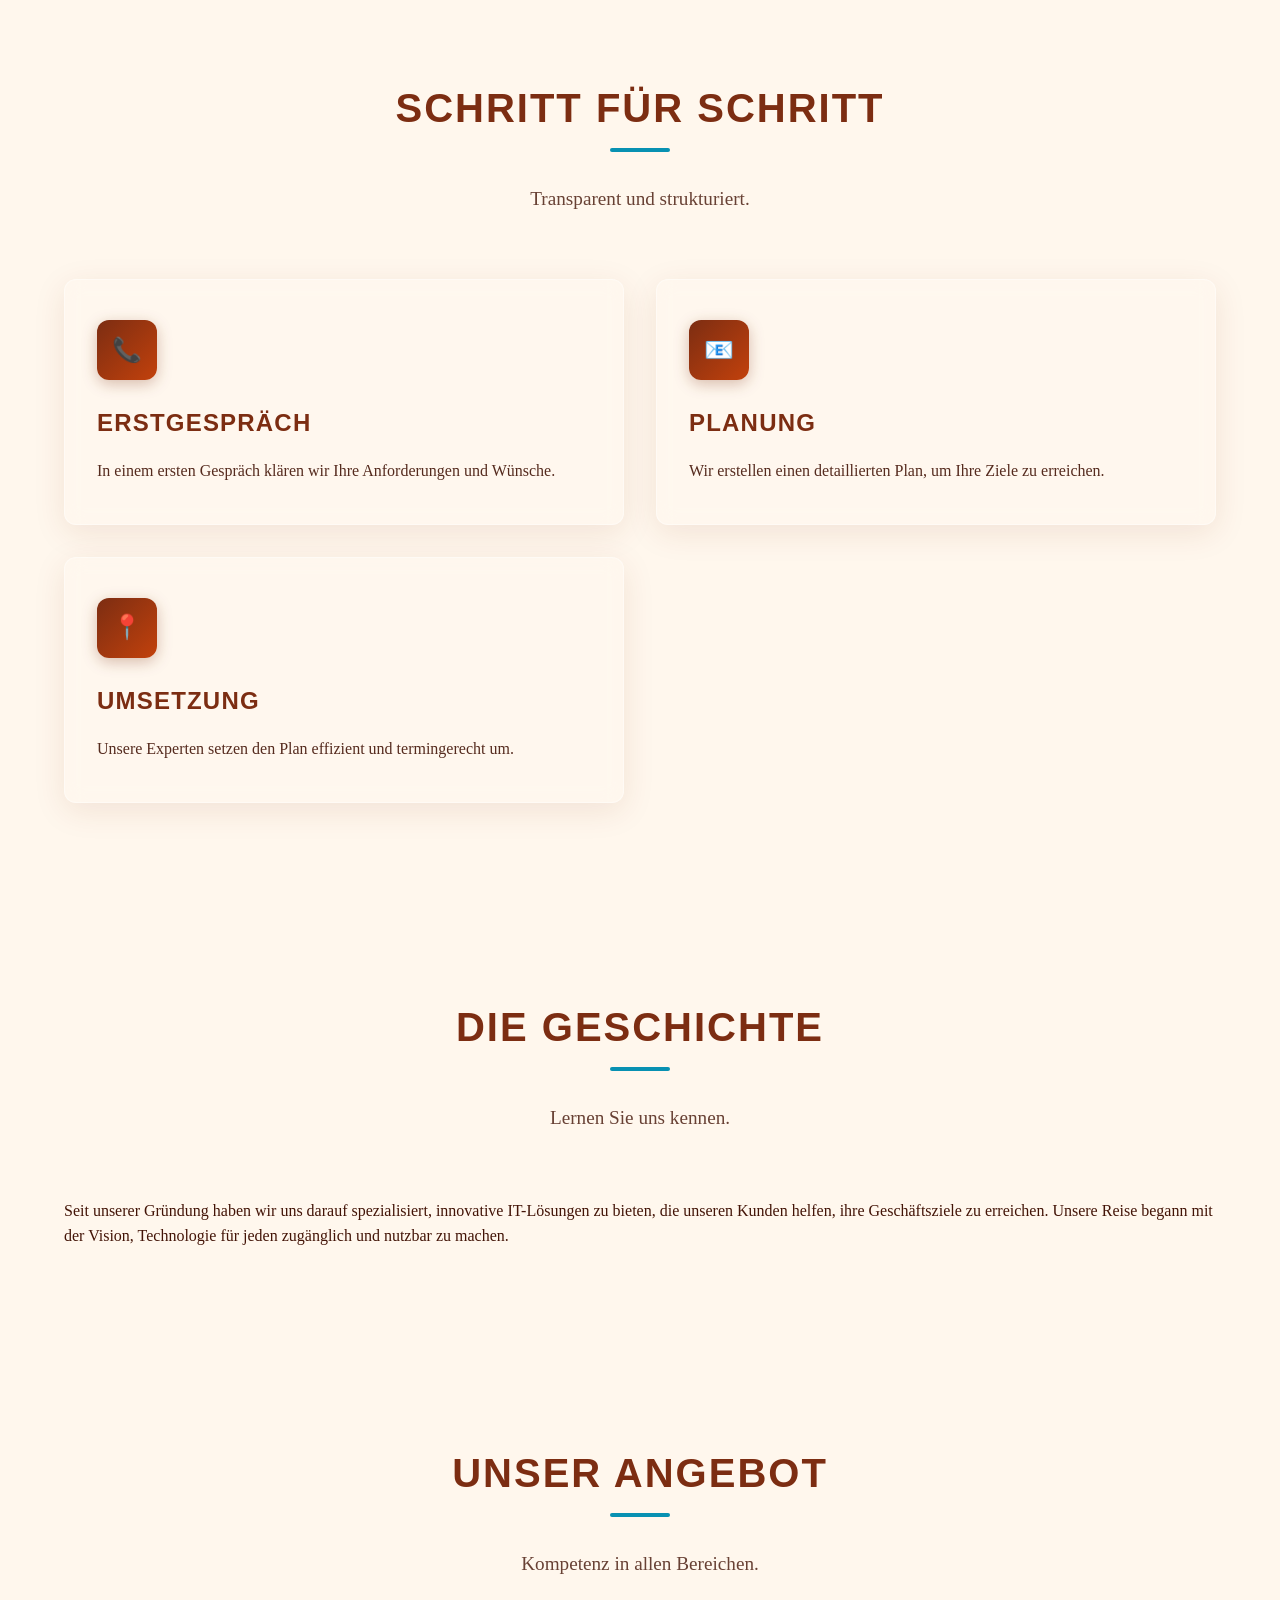
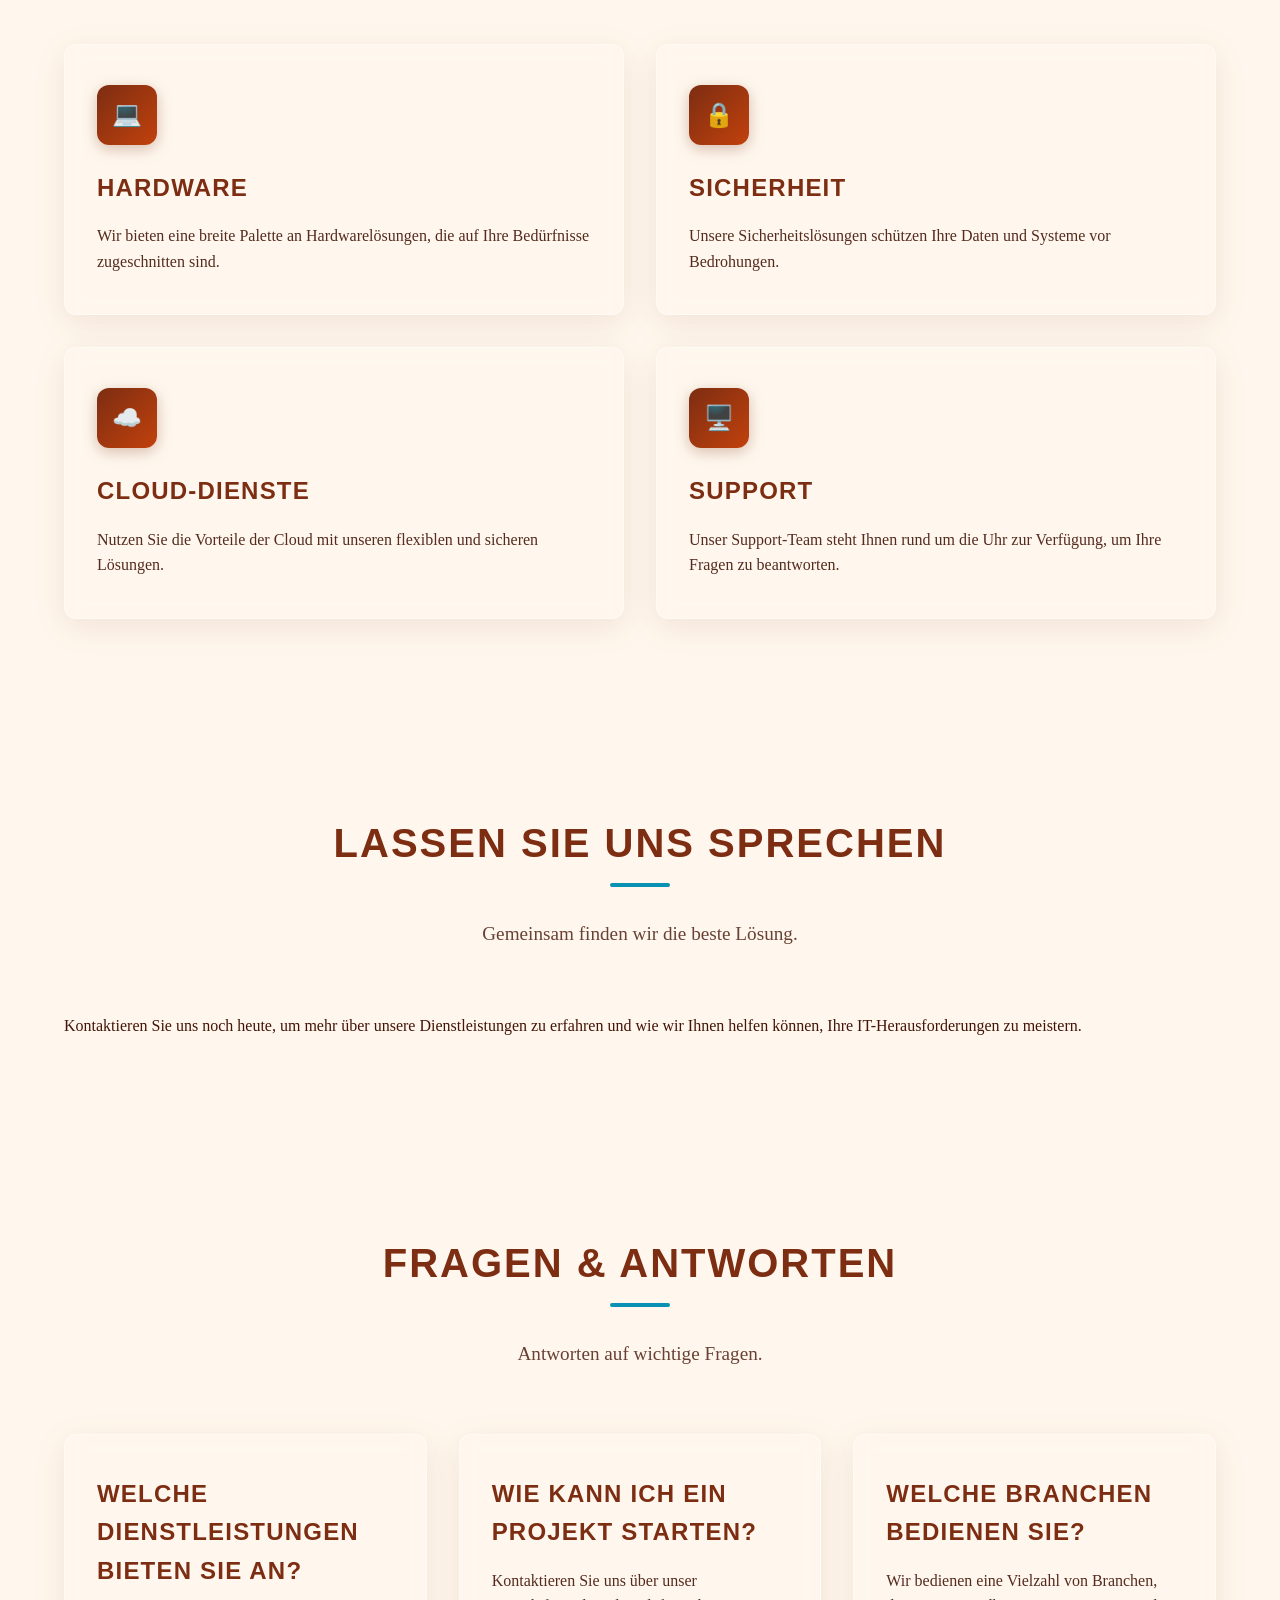
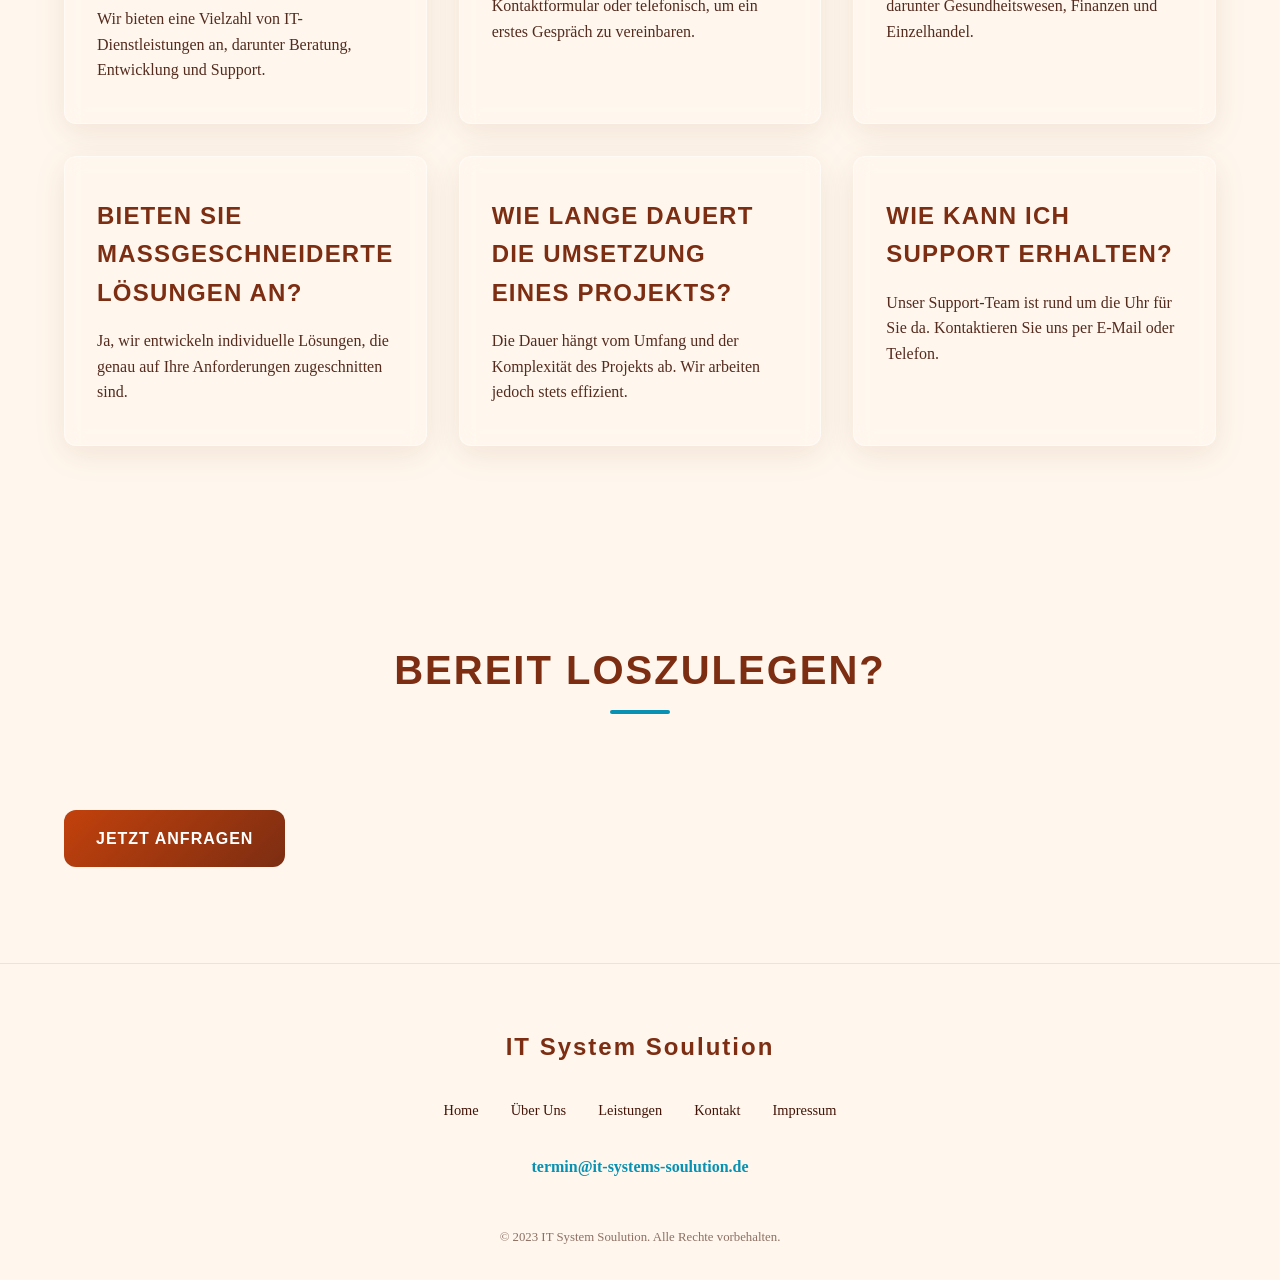
==== commit b8834f6e: "Deploy website" ====
--- a/index.html
+++ b/index.html
@@ -5,915 +5,1106 @@
   <meta name="viewport" content="width=device-width, initial-scale=1.0">
   <title>IT System Soulution - Startseite</title>
   <style>
-    :root {
-      /* Colors */
-      --color-primary: #be185d;
-      --color-secondary: #ec4899;
-      --color-accent: #06b6d4;
-      --color-bg: #fdf2f8;
-      --color-text: #831843;
-      --color-white: #ffffff;
-      
-      /* Fonts */
-      --font-heading: 'Sora', sans-serif;
-      --font-body: 'IBM Plex Sans', sans-serif;
-      
-      /* Layout */
-      --border-radius: 20px;
-      --container-width: 1200px;
-      --spacing-sm: 1rem;
-      --spacing-md: 2rem;
-      --spacing-lg: 4rem;
-      --spacing-xl: 8rem;
-      
-      /* Shadows */
-      --shadow-glow: 0 0 20px rgba(190, 24, 93, 0.4);
-      --shadow-card: 0 10px 30px rgba(131, 24, 67, 0.1);
-    }
-
-    @import url('https://fonts.googleapis.com/css2?family=Sora:wght@400;600;700&family=IBM+Plex+Sans:wght@400;500;600&display=swap');
-
-    * {
-      box-sizing: border-box;
-      margin: 0;
-      padding: 0;
-    }
-
-    html {
-      scroll-behavior: smooth;
-    }
-
-    body {
-      font-family: var(--font-body);
-      background-color: var(--color-bg);
-      color: var(--color-text);
-      line-height: 1.6;
-      overflow-x: hidden;
-    }
-
-    h1, h2, h3, h4, h5, h6 {
-      font-family: var(--font-heading);
-      font-weight: 700;
-      line-height: 1.2;
-      margin-bottom: 1rem;
-    }
-
-    a {
-      text-decoration: none;
-      color: inherit;
-      transition: all 0.3s ease;
-    }
-
-    .btn-primary {
-      display: inline-block;
-      padding: 1rem 2.5rem;
-      background: linear-gradient(135deg, var(--color-primary), var(--color-secondary));
-      color: white;
-      font-family: var(--font-heading);
-      font-weight: 600;
-      border-radius: var(--border-radius);
-      border: none;
-      cursor: pointer;
-      transition: all 0.3s cubic-bezier(0.4, 0, 0.2, 1);
-      box-shadow: 0 4px 15px rgba(190, 24, 93, 0.3);
-      text-transform: uppercase;
-      letter-spacing: 0.5px;
-      font-size: 0.9rem;
-    }
-
-    .btn-primary:hover {
-      transform: translateY(-2px);
-      box-shadow: var(--shadow-glow);
-      background: linear-gradient(135deg, var(--color-secondary), var(--color-primary));
-    }
-
-    @keyframes fadeIn {
-      from { opacity: 0; transform: translateY(20px); }
-      to { opacity: 1; transform: translateY(0); }
-    }
-
-    @keyframes gradientMove {
-      0% { background-position: 0% 50%; }
-      50% { background-position: 100% 50%; }
-      100% { background-position: 0% 50%; }
-    }
-
-    @keyframes float {
-      0% { transform: translateY(0px); }
-      50% { transform: translateY(-10px); }
-      100% { transform: translateY(0px); }
-    }
-
-    @keyframes slideInRight {
-      from { transform: translateX(100%); opacity: 0; }
-      to { transform: translateX(0); opacity: 1; }
-    }
-  </style>
+/* === INJECTED BY CSS-GUARD === */
+/* CSS Variables */
+:root {
+  --color-primary: #7c2d12;
+  --color-secondary: #c2410c;
+  --color-accent: #0891b2;
+  --color-bg: #fff7ed;
+  --color-text: #431407;
+  --color-white: #ffffff;
+  
+  --font-heading: 'Oswald', sans-serif;
+  --font-body: 'Merriweather', serif;
+  
+  --radius-default: 12px;
+  --shadow-subtle: 0 4px 6px -1px rgba(0, 0, 0, 0.1), 0 2px 4px -1px rgba(0, 0, 0, 0.06);
+  --shadow-glow: 0 0 20px rgba(124, 45, 18, 0.4);
+  
+  --transition-fast: 0.2s ease;
+  --transition-smooth: 0.3s ease-in-out;
+}
+
+/* Base Styles */
+@import url('https://fonts.googleapis.com/css2?family=Oswald:wght@400;600;700&family=Merriweather:wght@300;400;700&display=swap');
+
+* {
+  box-sizing: border-box;
+  margin: 0;
+  padding: 0;
+}
+
+body {
+  background-color: var(--color-bg);
+  color: var(--color-text);
+  font-family: var(--font-body);
+  line-height: 1.6;
+  overflow-x: hidden;
+}
+
+h1, h2, h3, h4, h5, h6 {
+  font-family: var(--font-heading);
+  text-transform: uppercase;
+  font-weight: 700;
+  letter-spacing: 0.05em;
+  margin-bottom: 1rem;
+}
+
+a {
+  text-decoration: none;
+  color: inherit;
+  transition: var(--transition-fast);
+}
+
+/* Utility Grid Classes - PFLICHT */
+.cards-grid {
+  display: grid;
+  grid-template-columns: repeat(auto-fit, minmax(300px, 1fr));
+  gap: 2rem;
+}
+
+.cards-grid-2 {
+  display: grid;
+  grid-template-columns: repeat(auto-fit, minmax(400px, 1fr));
+  gap: 2rem;
+}
+
+.cards-grid-4 {
+  display: grid;
+  grid-template-columns: repeat(auto-fit, minmax(220px, 1fr));
+  gap: 1.5rem;
+}
+
+.container {
+  width: 100%;
+  max-width: 1200px;
+  margin: 0 auto;
+  padding: 0 1.5rem;
+}
+
+.btn-primary {
+  display: inline-block;
+  background: linear-gradient(135deg, var(--color-secondary), var(--color-primary));
+  color: var(--color-white);
+  padding: 1rem 2rem;
+  border-radius: var(--radius-default);
+  font-family: var(--font-heading);
+  font-weight: 600;
+  text-transform: uppercase;
+  letter-spacing: 1px;
+  border: none;
+  cursor: pointer;
+  transition: var(--transition-smooth);
+  position: relative;
+  z-index: 1;
+}
+
+.btn-primary:hover {
+  transform: translateY(-2px);
+  box-shadow: var(--shadow-glow);
+}
+
+/* Animations */
+@keyframes gradient-bg {
+  0% { background-position: 0% 50%; }
+  50% { background-position: 100% 50%; }
+  100% { background-position: 0% 50%; }
+}
+
+@keyframes float {
+  0% { transform: translateY(0px); }
+  50% { transform: translateY(-20px); }
+  100% { transform: translateY(0px); }
+}
+
+@keyframes fadeIn {
+  from { opacity: 0; transform: translateY(10px); }
+  to { opacity: 1; transform: translateY(0); }
+}
+
+@keyframes slideInRight {
+  from { transform: translateX(100%); }
+  to { transform: translateX(0); }
+}
+
+/* Component Styles (Navigation, Footer, Hero, Card, Section, Form) */
+.main-nav {
+    background-color: var(--color-primary);
+    padding: 1.25rem 0;
+    position: sticky;
+    top: 0;
+    z-index: 1000;
+    box-shadow: 0 4px 20px rgba(0,0,0,0.15);
+  }
+
+  .nav-container {
+    display: flex;
+    justify-content: space-between;
+    align-items: center;
+  }
+
+  .logo {
+    font-family: var(--font-heading);
+    font-size: 1.5rem;
+    font-weight: 700;
+    color: var(--color-white);
+    letter-spacing: 1px;
+  }
+
+  .logo .highlight {
+    color: var(--color-accent);
+  }
+
+  .nav-links {
+    display: flex;
+    gap: 2rem;
+    list-style: none;
+    align-items: center;
+  }
+
+  .nav-links a {
+    color: var(--color-white);
+    font-family: var(--font-heading);
+    font-weight: 600;
+    font-size: 1rem;
+    text-transform: uppercase;
+  }
+
+  .nav-links a:hover {
+    color: var(--color-accent);
+  }
+
+  .nav-cta {
+    border: 1px solid var(--color-accent);
+    padding: 0.5rem 1.5rem;
+    border-radius: var(--radius-default);
+    transition: 0.3s;
+  }
+
+  .nav-cta:hover {
+    background: var(--color-accent);
+    color: var(--color-white) !important;
+  }
+
+  /* Mobile Menu Styles */
+  .hamburger {
+    display: none;
+    cursor: pointer;
+    z-index: 1002;
+  }
+
+  .line {
+    width: 30px;
+    height: 3px;
+    background: var(--color-white);
+    margin: 6px 0;
+    transition: 0.3s ease;
+    border-radius: 2px;
+  }
+
+  .mobile-menu {
+    position: fixed;
+    top: 0;
+    right: 0;
+    height: 100vh;
+    width: 80%;
+    max-width: 400px;
+    background: rgba(124, 45, 18, 0.95);
+    backdrop-filter: blur(15px);
+    transform: translateX(100%);
+    transition: 0.3s ease;
+    z-index: 1001;
+    display: flex;
+    align-items: center;
+    justify-content: center;
+    box-shadow: -10px 0 30px rgba(0,0,0,0.3);
+  }
+
+  .mobile-menu-content {
+    display: flex;
+    flex-direction: column;
+    gap: 2rem;
+    text-align: center;
+  }
+
+  .mobile-menu-content a {
+    font-family: var(--font-heading);
+    font-size: 1.5rem;
+    color: var(--color-white);
+    font-weight: 700;
+    text-transform: uppercase;
+  }
+
+  .mobile-menu-content a:hover {
+    color: var(--color-accent);
+  }
+
+  /* Mobile Logic */
+  @media (max-width: 768px) {
+    .desktop-only {
+      display: none;
+    }
+    .hamburger {
+      display: block;
+    }
+  }
+
+  /* Open State */
+  body.nav-open {
+    overflow: hidden;
+  }
+
+  body.nav-open .mobile-menu {
+    transform: translateX(0);
+  }
+
+  body.nav-open .line-1 {
+    transform: rotate(-45deg) translate(-6px, 7px);
+  }
+  body.nav-open .line-2 {
+    opacity: 0;
+  }
+  body.nav-open .line-3 {
+    transform: rotate(45deg) translate(-6px, -7px);
+  }
+
+.site-footer {
+    background-color: var(--color-bg);
+    padding: 4rem 0 2rem;
+    text-align: center;
+    border-top: 1px solid rgba(124, 45, 18, 0.1);
+  }
+
+  .footer-brand {
+    font-family: var(--font-heading);
+    font-size: 1.5rem;
+    color: var(--color-primary);
+    font-weight: 700;
+    margin-bottom: 2rem;
+    letter-spacing: 2px;
+  }
+
+  .footer-nav {
+    display: flex;
+    justify-content: center;
+    flex-wrap: wrap;
+    gap: 2rem;
+    margin-bottom: 2rem;
+  }
+
+  .footer-nav a {
+    color: var(--color-text);
+    font-weight: 500;
+    font-size: 0.9rem;
+    position: relative;
+  }
+
+  .footer-nav a::after {
+    content: '';
+    position: absolute;
+    bottom: -4px;
+    left: 0;
+    width: 0;
+    height: 2px;
+    background: var(--color-secondary);
+    transition: 0.3s;
+  }
+
+  .footer-nav a:hover::after {
+    width: 100%;
+  }
+
+  .footer-contact a {
+    color: var(--color-accent);
+    font-weight: 600;
+  }
+
+  .copyright {
+    margin-top: 3rem;
+    font-size: 0.8rem;
+    color: rgba(67, 20, 7, 0.6);
+  }
+
+.hero-section {
+    position: relative;
+    min-height: 90vh;
+    display: flex;
+    align-items: center;
+    justify-content: center;
+    overflow: hidden;
+    background: linear-gradient(-45deg, var(--color-primary), #5c200c, var(--color-secondary), #3f1505);
+    background-size: 200% 200%;
+    animation: gradient-bg 10s ease infinite;
+  }
+
+  .floating-shape {
+    position: absolute;
+    border-radius: 50%;
+    filter: blur(80px);
+    opacity: 0.6;
+    z-index: 0;
+    animation: float 6s ease-in-out infinite;
+  }
+
+  .shape-1 {
+    width: 400px;
+    height: 400px;
+    background: var(--color-accent);
+    top: -100px;
+    left: -100px;
+  }
+
+  .shape-2 {
+    width: 300px;
+    height: 300px;
+    background: var(--color-secondary);
+    bottom: 10%;
+    right: -50px;
+    animation-delay: 1s;
+  }
+  
+  .shape-3 {
+    width: 200px;
+    height: 200px;
+    background: #fff;
+    top: 40%;
+    left: 60%;
+    opacity: 0.1;
+    animation-delay: 2s;
+  }
+
+  .hero-content {
+    position: relative;
+    z-index: 2;
+    text-align: center;
+    max-width: 900px;
+  }
+
+  .hero-headline {
+    font-size: clamp(3rem, 6vw, 5rem);
+    line-height: 1.1;
+    color: var(--color-white);
+    margin-bottom: 1.5rem;
+    text-shadow: 0 4px 10px rgba(0,0,0,0.3);
+    animation: fadeIn 0.8s ease-out;
+  }
+
+  .hero-subline {
+    font-size: clamp(1.1rem, 2vw, 1.4rem);
+    color: rgba(255,255,255,0.9);
+    margin-bottom: 2.5rem;
+    max-width: 700px;
+    margin-left: auto;
+    margin-right: auto;
+    font-weight: 300;
+    animation: fadeIn 0.8s ease-out 0.2s backwards;
+  }
+
+  .hero-btn {
+    font-size: 1.1rem;
+    padding: 1.2rem 2.5rem;
+    animation: fadeIn 0.8s ease-out 0.4s backwards;
+  }
+
+.glass-card {
+    background: rgba(255, 255, 255, 0.1);
+    backdrop-filter: blur(10px);
+    -webkit-backdrop-filter: blur(10px);
+    border: 1px solid rgba(255, 255, 255, 0.4);
+    border-radius: var(--radius-default);
+    padding: 2.5rem 2rem;
+    transition: var(--transition-smooth);
+    display: flex;
+    flex-direction: column;
+    align-items: flex-start;
+    height: 100%;
+    /* Fallback for light background visibility */
+    box-shadow: 0 8px 32px 0 rgba(124, 45, 18, 0.1);
+  }
+
+  .glass-card:hover {
+    background: rgba(255, 255, 255, 0.25);
+    backdrop-filter: blur(15px);
+    transform: translateY(-5px);
+    border-color: rgba(255, 255, 255, 0.6);
+    box-shadow: 0 15px 40px 0 rgba(124, 45, 18, 0.15);
+  }
+
+  .card-icon-wrapper {
+    width: 60px;
+    height: 60px;
+    border-radius: 12px;
+    background: linear-gradient(135deg, var(--color-primary), var(--color-secondary));
+    display: flex;
+    align-items: center;
+    justify-content: center;
+    margin-bottom: 1.5rem;
+    color: var(--color-white);
+    font-size: 1.5rem;
+    box-shadow: 0 4px 15px rgba(124, 45, 18, 0.3);
+  }
+  
+  .card-icon-wrapper svg {
+    width: 30px;
+    height: 30px;
+    fill: white;
+  }
+
+  .card-title {
+    color: var(--color-primary);
+    font-size: 1.5rem;
+    margin-bottom: 1rem;
+  }
+
+  .card-description {
+    color: var(--color-text);
+    font-size: 1rem;
+    opacity: 0.9;
+  }
+
+.content-section {
+    padding: 6rem 0;
+    position: relative;
+  }
+
+  .section-header {
+    text-align: center;
+    margin-bottom: 4rem;
+    max-width: 800px;
+    margin-left: auto;
+    margin-right: auto;
+  }
+
+  .section-title {
+    font-size: 2.5rem;
+    color: var(--color-primary);
+    position: relative;
+    display: inline-block;
+    margin-bottom: 1rem;
+  }
+
+  .section-title::after {
+    content: '';
+    display: block;
+    width: 60px;
+    height: 4px;
+    background: var(--color-accent);
+    margin: 0.5rem auto 0;
+    border-radius: 2px;
+  }
+
+  .section-subtitle {
+    font-size: 1.2rem;
+    color: var(--color-text);
+    opacity: 0.8;
+  }
+
+  /* Optional Dark Variant via class */
+  .content-section.dark-mode {
+    background-color: var(--color-primary);
+  }
+  .content-section.dark-mode .section-title {
+    color: var(--color-white);
+  }
+  .content-section.dark-mode .section-subtitle {
+    color: rgba(255,255,255,0.8);
+  }
+
+.contact-form {
+    background: rgba(255,255,255,0.6);
+    padding: 3rem;
+    border-radius: var(--radius-default);
+    border: 1px solid rgba(124, 45, 18, 0.1);
+    box-shadow: var(--shadow-subtle);
+    max-width: 600px;
+    margin: 0 auto;
+  }
+
+  .form-group {
+    margin-bottom: 1.5rem;
+  }
+
+  .form-group label {
+    display: block;
+    font-family: var(--font-heading);
+    font-weight: 600;
+    color: var(--color-primary);
+    margin-bottom: 0.5rem;
+    text-transform: uppercase;
+    font-size: 0.9rem;
+  }
+
+  .form-group input,
+  .form-group textarea {
+    width: 100%;
+    padding: 1rem;
+    border: 2px solid rgba(124, 45, 18, 0.1);
+    border-radius: 8px;
+    background: rgba(255,255,255,0.8);
+    font-family: var(--font-body);
+    font-size: 1rem;
+    color: var(--color-text);
+    transition: 0.3s;
+  }
+
+  .form-group input:focus,
+  .form-group textarea:focus {
+    outline: none;
+    border-color: var(--color-accent);
+    background: #fff;
+    box-shadow: 0 0 0 4px rgba(8, 145, 178, 0.1);
+  }
+
+  .form-submit {
+    width: 100%;
+    margin-top: 1rem;
+  }
+
+/* Fallback Grid Classes */
+.cards-grid {
+  display: grid;
+  grid-template-columns: repeat(auto-fit, minmax(300px, 1fr));
+  gap: 2rem;
+}
+.cards-grid-2 {
+  display: grid;
+  grid-template-columns: repeat(auto-fit, minmax(400px, 1fr));
+  gap: 2rem;
+}
+.cards-grid-4 {
+  display: grid;
+  grid-template-columns: repeat(auto-fit, minmax(220px, 1fr));
+  gap: 1.5rem;
+}
+.container {
+  max-width: 1200px;
+  margin: 0 auto;
+  padding: 0 1.5rem;
+}
+.section {
+  padding: 4rem 0;
+}
+.section-title {
+  text-align: center;
+  margin-bottom: 2rem;
+}
+/* === END CSS-GUARD === */
+</style>
 </head>
 <body>
   <!-- NAVIGATION (PFLICHT - von unten kopieren) -->
+  <nav class="main-nav">
+    <div class="container nav-container">
+      <a href="index.html" class="logo">IT SYSTEM <span class="highlight">SOULUTION</span></a>
+      
+      <!-- Desktop Menu -->
+      <ul class="nav-links desktop-only">
+        <li><a href="index.html">Startseite</a></li>
+        <li><a href="ueber-uns.html">Über Uns</a></li>
+        <li><a href="leistungen.html">Leistungen</a></li>
+        <li><a href="kontakt.html" class="nav-cta">Kontakt</a></li>
+      </ul>
+
+      <!-- Mobile Hamburger -->
+      <div class="hamburger" onclick="document.body.classList.toggle('nav-open')">
+        <div class="line line-1"></div>
+        <div class="line line-2"></div>
+        <div class="line line-3"></div>
+      </div>
+    </div>
+
+    <!-- Mobile Overlay -->
+    <div class="mobile-menu">
+      <div class="mobile-menu-content">
+        <a href="index.html" onclick="document.body.classList.remove('nav-open')">Startseite</a>
+        <a href="ueber-uns.html" onclick="document.body.classList.remove('nav-open')">Über Uns</a>
+        <a href="leistungen.html" onclick="document.body.classList.remove('nav-open')">Leistungen</a>
+        <a href="kontakt.html" onclick="document.body.classList.remove('nav-open')">Kontakt</a>
+        <a href="impressum.html" onclick="document.body.classList.remove('nav-open')">Impressum</a>
+      </div>
+    </div>
+  </nav>
+
   <style>
-    .nav-wrapper {
+    .main-nav {
       background-color: var(--color-primary);
+      padding: 1.25rem 0;
       position: sticky;
       top: 0;
       z-index: 1000;
-      box-shadow: 0 4px 20px rgba(0,0,0,0.1);
-    }
-    
+      box-shadow: 0 4px 20px rgba(0,0,0,0.15);
+    }
+
     .nav-container {
-      max-width: var(--container-width);
-      margin: 0 auto;
-      padding: 1rem 2rem;
       display: flex;
       justify-content: space-between;
       align-items: center;
     }
-    
+
     .logo {
       font-family: var(--font-heading);
       font-size: 1.5rem;
       font-weight: 700;
       color: var(--color-white);
-      letter-spacing: -0.5px;
-    }
-    
-    .logo span {
+      letter-spacing: 1px;
+    }
+
+    .logo .highlight {
       color: var(--color-accent);
     }
-    
-    .desktop-menu {
+
+    .nav-links {
       display: flex;
       gap: 2rem;
-    }
-    
-    .nav-link {
+      list-style: none;
+      align-items: center;
+    }
+
+    .nav-links a {
       color: var(--color-white);
-      font-weight: 700;
+      font-family: var(--font-heading);
+      font-weight: 600;
       font-size: 1rem;
-      position: relative;
-    }
-    
-    .nav-link::after {
-      content: '';
-      position: absolute;
-      bottom: -5px;
-      left: 0;
-      width: 0%;
-      height: 2px;
-      background-color: var(--color-accent);
-      transition: width 0.3s ease;
-    }
-    
-    .nav-link:hover {
+      text-transform: uppercase;
+    }
+
+    .nav-links a:hover {
       color: var(--color-accent);
     }
-    
-    .nav-link:hover::after {
-      width: 100%;
-    }
-    
-    /* Mobile Menu Logic via Checkbox Hack */
-    #nav-toggle {
-      display: none;
-    }
-    
+
+    .nav-cta {
+      border: 1px solid var(--color-accent);
+      padding: 0.5rem 1.5rem;
+      border-radius: var(--radius-default);
+      transition: 0.3s;
+    }
+
+    .nav-cta:hover {
+      background: var(--color-accent);
+      color: var(--color-white) !important;
+    }
+
+    /* Mobile Menu Styles */
     .hamburger {
       display: none;
-      flex-direction: column;
-      gap: 6px;
       cursor: pointer;
       z-index: 1002;
     }
-    
-    .hamburger span {
+
+    .line {
       width: 30px;
       height: 3px;
-      background-color: var(--color-white);
-      border-radius: 3px;
-      transition: all 0.3s ease;
-    }
-    
-    .mobile-menu-overlay {
+      background: var(--color-white);
+      margin: 6px 0;
+      transition: 0.3s ease;
+      border-radius: 2px;
+    }
+
+    .mobile-menu {
       position: fixed;
       top: 0;
-      right: -100%;
-      width: 100%;
+      right: 0;
       height: 100vh;
-      background: rgba(131, 24, 67, 0.95);
-      backdrop-filter: blur(10px);
-      -webkit-backdrop-filter: blur(10px);
+      width: 80%;
+      max-width: 400px;
+      background: rgba(124, 45, 18, 0.95);
+      backdrop-filter: blur(15px);
+      transform: translateX(100%);
+      transition: 0.3s ease;
       z-index: 1001;
       display: flex;
-      flex-direction: column;
+      align-items: center;
       justify-content: center;
-      align-items: center;
-      transition: right 0.4s cubic-bezier(0.77, 0, 0.175, 1);
-    }
-    
-    .mobile-menu-links {
+      box-shadow: -10px 0 30px rgba(0,0,0,0.3);
+    }
+
+    .mobile-menu-content {
       display: flex;
       flex-direction: column;
       gap: 2rem;
       text-align: center;
     }
-    
-    .mobile-link {
-      color: var(--color-white);
+
+    .mobile-menu-content a {
       font-family: var(--font-heading);
       font-size: 1.5rem;
+      color: var(--color-white);
       font-weight: 700;
-    }
+      text-transform: uppercase;
+    }
+
+    .mobile-menu-content a:hover {
+      color: var(--color-accent);
+    }
+
+    /* Mobile Logic */
+    @media (max-width: 768px) {
+      .desktop-only {
+        display: none;
+      }
+      .hamburger {
+        display: block;
+      }
+    }
+
+    /* Open State */
+    body.nav-open {
+      overflow: hidden;
+    }
+
+    body.nav-open .mobile-menu {
+      transform: translateX(0);
+    }
+
+    body.nav-open .line-1 {
+      transform: rotate(-45deg) translate(-6px, 7px);
+    }
+    body.nav-open .line-2 {
+      opacity: 0;
+    }
+    body.nav-open .line-3 {
+      transform: rotate(45deg) translate(-6px, -7px);
+    }
+  </style>
+
+  <!-- MAIN CONTENT -->
+  <header class="hero-section">
+    <div class="floating-shape shape-1"></div>
+    <div class="floating-shape shape-2"></div>
+    <div class="floating-shape shape-3"></div>
     
-    /* Hamburger Animation State */
-    #nav-toggle:checked ~ .nav-container .hamburger span:nth-child(1) {
-      transform: rotate(45deg) translate(6px, 6px);
-    }
-    #nav-toggle:checked ~ .nav-container .hamburger span:nth-child(2) {
-      opacity: 0;
-    }
-    #nav-toggle:checked ~ .nav-container .hamburger span:nth-child(3) {
-      transform: rotate(-45deg) translate(7px, -7px);
-    }
-    #nav-toggle:checked ~ .mobile-menu-overlay {
-      right: 0;
-    }
-    
-    @media (max-width: 768px) {
-      .desktop-menu { display: none; }
-      .hamburger { display: flex; }
-    }
-  </style>
-
-  <header class="nav-wrapper">
-    <input type="checkbox" id="nav-toggle">
-    
-    <div class="nav-container">
-      <a href="index.html" class="logo">IT System <span>Soulution</span></a>
-      
-      <nav class="desktop-menu">
-        <a href="index.html" class="nav-link">Startseite</a>
-        <a href="ueber-uns.html" class="nav-link">Über uns</a>
-        <a href="leistungen.html" class="nav-link">Leistungen</a>
-        <a href="kontakt.html" class="nav-link">Kontakt</a>
-      </nav>
-      
-      <label for="nav-toggle" class="hamburger">
-        <span></span>
-        <span></span>
-        <span></span>
-      </label>
-    </div>
-
-    <div class="mobile-menu-overlay">
-      <nav class="mobile-menu-links">
-        <a href="index.html" class="mobile-link">Startseite</a>
-        <a href="ueber-uns.html" class="mobile-link">Über uns</a>
-        <a href="leistungen.html" class="mobile-link">Leistungen</a>
-        <a href="kontakt.html" class="mobile-link">Kontakt</a>
-        <a href="impressum.html" class="mobile-link">Impressum</a>
-      </nav>
+    <div class="container hero-content">
+      <h1 class="hero-headline">Kompetenz, die überzeugt</h1>
+      <p class="hero-subline">Seit Jahren sind wir Ihr vertrauensvoller Partner. Qualität und Kundenzufriedenheit stehen bei uns an erster Stelle.</p>
+      <a href="kontakt.html" class="btn-primary hero-btn">Jetzt anfragen</a>
     </div>
   </header>
 
-  <!-- MAIN CONTENT -->
   <style>
     .hero-section {
       position: relative;
-      background: linear-gradient(135deg, var(--color-primary) 0%, #9d174d 100%);
-      padding: 8rem 2rem 12rem;
-      color: var(--color-white);
-      overflow: hidden;
-    }
-    
-    .hero-content {
-      max-width: var(--container-width);
-      margin: 0 auto;
-      text-align: center;
-      position: relative;
-      z-index: 2;
-    }
-    
-    .hero-headline {
-      font-size: clamp(2.5rem, 5vw, 4.5rem);
-      margin-bottom: 1.5rem;
-      animation: fadeIn 0.8s ease-out;
-    }
-    
-    .hero-subline {
-      font-size: clamp(1.1rem, 2vw, 1.4rem);
-      margin-bottom: 2.5rem;
-      opacity: 0.9;
-      max-width: 800px;
-      margin-left: auto;
-      margin-right: auto;
-      animation: fadeIn 0.8s ease-out 0.2s backwards;
-    }
-    
-    .hero-btn-wrapper {
-      animation: fadeIn 0.8s ease-out 0.4s backwards;
-    }
-    
-    .hero-wave {
-      position: absolute;
-      bottom: -1px;
-      left: 0;
-      width: 100%;
-      line-height: 0;
-      z-index: 1;
-    }
-    
-    .hero-wave svg {
-      display: block;
-      width: 100%;
-      height: 150px;
-    }
-    
-    .hero-glow {
-      position: absolute;
-      top: -50%;
-      left: -20%;
-      width: 80%;
-      height: 200%;
-      background: radial-gradient(circle, var(--color-secondary) 0%, transparent 70%);
-      opacity: 0.2;
-      pointer-events: none;
-    }
-  </style>
-
-  <section class="hero-section">
-    <div class="hero-glow"></div>
-    
-    <div class="hero-content">
-      <h1 class="hero-headline">Gemeinsam zum Erfolg</h1>
-      <p class="hero-subline">Ob groß oder klein – jedes Projekt verdient unsere volle Aufmerksamkeit. Überzeugen Sie sich selbst.</p>
-      <div class="hero-btn-wrapper">
-        <a href="kontakt.html" class="btn-primary">Kontakt aufnehmen</a>
-      </div>
-    </div>
-
-    <div class="hero-wave">
-      <svg viewBox="0 0 1200 120" preserveAspectRatio="none">
-        <path d="M321.39,56.44c58-10.79,114.16-30.13,172-41.86,82.39-16.72,168.19-17.73,250.45-.39C823.78,31,906.67,72,985.66,92.83c70.05,18.48,146.53,26.09,214.34,3V0H0V27.35A600.21,600.21,0,0,0,321.39,56.44Z" fill="#fdf2f8"></path>
-      </svg>
-    </div>
-  </section>
-
-  <style>
-    .section-wrapper {
-      padding: var(--spacing-xl) 2rem;
-    }
-    
-    .section-container {
-      max-width: var(--container-width);
-      margin: 0 auto;
-    }
-    
-    .section-header {
-      text-align: center;
-      max-width: 700px;
-      margin: 0 auto 4rem;
-    }
-    
-    .section-title {
-      color: var(--color-primary);
-      text-transform: uppercase;
-      letter-spacing: 2px;
-      font-size: 0.9rem;
-      font-weight: 700;
-      margin-bottom: 1rem;
-      display: block;
-    }
-    
-    .section-subtitle {
-      font-size: 2.5rem;
-      color: var(--color-text);
-    }
-  </style>
-
-  <section class="section-wrapper">
-    <div class="section-container">
-      <div class="section-header">
-        <span class="section-title">Ihr Ansprechpartner</span>
-        <h2 class="section-subtitle">Kompetenz und Engagement.</h2>
-      </div>
-      
-      <div class="section-content">
-        <!-- Card-Komponente für jeden Eintrag -->
-        <style>
-          .card-wrapper {
-            position: relative;
-            width: 100%;
-            max-width: 380px;
-            border-radius: var(--border-radius);
-            padding: 3px; /* Width of the border */
-            background: linear-gradient(45deg, var(--color-primary), var(--color-accent), var(--color-secondary));
-            background-size: 200% 200%;
-            animation: gradientMove 4s ease infinite;
-            transition: transform 0.3s ease;
-          }
-          
-          .card-wrapper:hover {
-            transform: scale(1.02);
-          }
-          
-          .card-inner {
-            background: #ffffff;
-            border-radius: 17px; /* 20px - 3px */
-            padding: 2.5rem 2rem;
-            height: 100%;
-            display: flex;
-            flex-direction: column;
-            align-items: flex-start;
-            gap: 1.5rem;
-          }
-          
-          .card-icon-container {
-            width: 60px;
-            height: 60px;
-            min-height: 60px;
-            border-radius: 12px;
-            background: linear-gradient(135deg, var(--color-primary), var(--color-secondary));
-            display: flex;
-            align-items: center;
-            justify-content: center;
-            font-size: 1.8rem;
-            color: white;
-            box-shadow: 0 4px 10px rgba(190, 24, 93, 0.2);
-          }
-          
-          .card-title {
-            font-size: 1.5rem;
-            color: var(--color-text);
-            margin-bottom: 0.5rem;
-          }
-          
-          .card-desc {
-            font-size: 1rem;
-            color: #666;
-            line-height: 1.6;
-          }
-          
-          .card-link {
-            margin-top: auto;
-            color: var(--color-primary);
-            font-weight: 600;
-            font-size: 0.9rem;
-            display: flex;
-            align-items: center;
-            gap: 0.5rem;
-          }
-          
-          .card-link:hover {
-            color: var(--color-secondary);
-            gap: 0.8rem;
-          }
-        </style>
-
-        <div class="card-wrapper">
-          <div class="card-inner">
-            <div class="card-icon-container">
-              🚗
-            </div>
-            <div>
-              <h3 class="card-title">Projektmanagement</h3>
-              <p class="card-desc">Unser Team sorgt dafür, dass Ihre Projekte reibungslos und effizient ablaufen. Wir bieten maßgeschneiderte Lösungen für Ihre spezifischen Anforderungen.</p>
-            </div>
-            <a href="leistungen.html" class="card-link">Mehr erfahren &rarr;</a>
-          </div>
-        </div>
-
-        <div class="card-wrapper">
-          <div class="card-inner">
-            <div class="card-icon-container">
-              🔋
-            </div>
-            <div>
-              <h3 class="card-title">Technische Unterstützung</h3>
-              <p class="card-desc">Unsere Experten stehen Ihnen rund um die Uhr zur Verfügung, um technische Probleme schnell und effizient zu lösen. Vertrauen Sie auf unsere Erfahrung und Kompetenz.</p>
-            </div>
-            <a href="leistungen.html" class="card-link">Mehr erfahren &rarr;</a>
-          </div>
-        </div>
-
-        <div class="card-wrapper">
-          <div class="card-inner">
-            <div class="card-icon-container">
-              🛠️
-            </div>
-            <div>
-              <h3 class="card-title">Softwareentwicklung</h3>
-              <p class="card-desc">Wir entwickeln Softwarelösungen, die perfekt auf Ihre Geschäftsanforderungen zugeschnitten sind. Von der Planung bis zur Umsetzung stehen wir Ihnen zur Seite.</p>
-            </div>
-            <a href="leistungen.html" class="card-link">Mehr erfahren &rarr;</a>
-          </div>
-        </div>
-
-        <div class="card-wrapper">
-          <div class="card-inner">
-            <div class="card-icon-container">
-              📞
-            </div>
-            <div>
-              <h3 class="card-title">Kundensupport</h3>
-              <p class="card-desc">Unser Kundensupport-Team ist immer bereit, Ihnen bei Fragen und Anliegen zu helfen. Wir legen großen Wert auf Kundenzufriedenheit und schnelle Reaktionszeiten.</p>
-            </div>
-            <a href="leistungen.html" class="card-link">Mehr erfahren &rarr;</a>
-          </div>
-        </div>
-
-        <div class="card-wrapper">
-          <div class="card-inner">
-            <div class="card-icon-container">
-              📧
-            </div>
-            <div>
-              <h3 class="card-title">Beratung</h3>
-              <p class="card-desc">Unsere Berater helfen Ihnen, die besten IT-Lösungen für Ihr Unternehmen zu finden. Wir analysieren Ihre Bedürfnisse und bieten Ihnen die optimalen Strategien an.</p>
-            </div>
-            <a href="leistungen.html" class="card-link">Mehr erfahren &rarr;</a>
-          </div>
-        </div>
-      </div>
-    </div>
-  </section>
-
-  <section class="section-wrapper">
-    <div class="section-container">
-      <div class="section-header">
-        <span class="section-title">Schritt für Schritt</span>
-        <h2 class="section-subtitle">Sie wissen immer, woran Sie sind.</h2>
-      </div>
-      
-      <div class="section-content">
-        <div class="card-wrapper">
-          <div class="card-inner">
-            <div class="card-icon-container">
-              📍
-            </div>
-            <div>
-              <h3 class="card-title">Analyse</h3>
-              <p class="card-desc">Wir beginnen mit einer gründlichen Analyse Ihrer aktuellen IT-Infrastruktur und Geschäftsprozesse, um Verbesserungspotenziale zu identifizieren.</p>
-            </div>
-            <a href="leistungen.html" class="card-link">Mehr erfahren &rarr;</a>
-          </div>
-        </div>
-
-        <div class="card-wrapper">
-          <div class="card-inner">
-            <div class="card-icon-container">
-              📝
-            </div>
-            <div>
-              <h3 class="card-title">Planung</h3>
-              <p class="card-desc">Basierend auf der Analyse entwickeln wir einen detaillierten Plan, der auf Ihre spezifischen Bedürfnisse und Ziele abgestimmt ist.</p>
-            </div>
-            <a href="leistungen.html" class="card-link">Mehr erfahren &rarr;</a>
-          </div>
-        </div>
-
-        <div class="card-wrapper">
-          <div class="card-inner">
-            <div class="card-icon-container">
-              🚀
-            </div>
-            <div>
-              <h3 class="card-title">Umsetzung</h3>
-              <p class="card-desc">Unser Team setzt den Plan in die Tat um, wobei wir sicherstellen, dass alle Lösungen nahtlos in Ihre bestehende Infrastruktur integriert werden.</p>
-            </div>
-            <a href="leistungen.html" class="card-link">Mehr erfahren &rarr;</a>
-          </div>
-        </div>
-
-        <div class="card-wrapper">
-          <div class="card-inner">
-            <div class="card-icon-container">
-              🔍
-            </div>
-            <div>
-              <h3 class="card-title">Überprüfung</h3>
-              <p class="card-desc">Nach der Umsetzung überprüfen wir die Ergebnisse, um sicherzustellen, dass alle Ziele erreicht wurden und die Lösungen effektiv arbeiten.</p>
-            </div>
-            <a href="leistungen.html" class="card-link">Mehr erfahren &rarr;</a>
-          </div>
-        </div>
-      </div>
-    </div>
-  </section>
-
-  <section class="section-wrapper">
-    <div class="section-container">
-      <div class="section-header">
-        <span class="section-title">Lassen Sie uns sprechen</span>
-        <h2 class="section-subtitle">Wir freuen uns auf Ihre Anfrage.</h2>
-      </div>
-      
-      <div class="section-content">
-        <a href="kontakt.html" class="btn-primary">Kontakt aufnehmen</a>
-      </div>
-    </div>
-  </section>
-
-  <section class="section-wrapper">
-    <div class="section-container">
-      <div class="section-header">
-        <span class="section-title">Unser Angebot</span>
-        <h2 class="section-subtitle">Kompetenz in allen Bereichen.</h2>
-      </div>
-      
-      <div class="section-content">
-        <div class="card-wrapper">
-          <div class="card-inner">
-            <div class="card-icon-container">
-              🌐
-            </div>
-            <div>
-              <h3 class="card-title">Netzwerklösungen</h3>
-              <p class="card-desc">Wir bieten umfassende Netzwerklösungen, die sicherstellen, dass Ihre Systeme zuverlässig und effizient arbeiten.</p>
-            </div>
-            <a href="leistungen.html" class="card-link">Mehr erfahren &rarr;</a>
-          </div>
-        </div>
-
-        <div class="card-wrapper">
-          <div class="card-inner">
-            <div class="card-icon-container">
-              ☁️
-            </div>
-            <div>
-              <h3 class="card-title">Cloud-Dienste</h3>
-              <p class="card-desc">Unsere Cloud-Dienste ermöglichen es Ihnen, flexibel und skalierbar zu arbeiten, ohne Kompromisse bei der Sicherheit einzugehen.</p>
-            </div>
-            <a href="leistungen.html" class="card-link">Mehr erfahren &rarr;</a>
-          </div>
-        </div>
-
-        <div class="card-wrapper">
-          <div class="card-inner">
-            <div class="card-icon-container">
-              🔒
-            </div>
-            <div>
-              <h3 class="card-title">IT-Sicherheit</h3>
-              <p class="card-desc">Schützen Sie Ihr Unternehmen mit unseren umfassenden IT-Sicherheitslösungen vor Bedrohungen und Angriffen.</p>
-            </div>
-            <a href="leistungen.html" class="card-link">Mehr erfahren &rarr;</a>
-          </div>
-        </div>
-
-        <div class="card-wrapper">
-          <div class="card-inner">
-            <div class="card-icon-container">
-              🖥️
-            </div>
-            <div>
-              <h3 class="card-title">Hardwarelösungen</h3>
-              <p class="card-desc">Wir bieten eine breite Palette von Hardwarelösungen, die auf die spezifischen Anforderungen Ihres Unternehmens zugeschnitten sind.</p>
-            </div>
-            <a href="leistungen.html" class="card-link">Mehr erfahren &rarr;</a>
-          </div>
-        </div>
-
-        <div class="card-wrapper">
-          <div class="card-inner">
-            <div class="card-icon-container">
-              📊
-            </div>
-            <div>
-              <h3 class="card-title">Datenanalyse</h3>
-              <p class="card-desc">Nutzen Sie die Macht der Datenanalyse, um fundierte Geschäftsentscheidungen zu treffen und Ihre Effizienz zu steigern.</p>
-            </div>
-            <a href="leistungen.html" class="card-link">Mehr erfahren &rarr;</a>
-          </div>
-        </div>
-
-        <div class="card-wrapper">
-          <div class="card-inner">
-            <div class="card-icon-container">
-              🤝
-            </div>
-            <div>
-              <h3 class="card-title">Partnerschaften</h3>
-              <p class="card-desc">Wir arbeiten mit führenden Technologieanbietern zusammen, um Ihnen die besten Lösungen auf dem Markt zu bieten.</p>
-            </div>
-            <a href="leistungen.html" class="card-link">Mehr erfahren &rarr;</a>
-          </div>
-        </div>
-      </div>
-    </div>
-  </section>
-
-  <section class="section-wrapper">
-    <div class="section-container">
-      <div class="section-header">
-        <span class="section-title">Unsere Stärken</span>
-        <h2 class="section-subtitle">Qualität, die überzeugt.</h2>
-      </div>
-      
-      <div class="section-content">
-        <div class="card-wrapper">
-          <div class="card-inner">
-            <div class="card-icon-container">
-              🏆
-            </div>
-            <div>
-              <h3 class="card-title">Erfahrung</h3>
-              <p class="card-desc">Mit über 20 Jahren Erfahrung in der IT-Branche bieten wir Ihnen fundiertes Wissen und bewährte Lösungen.</p>
-            </div>
-            <a href="leistungen.html" class="card-link">Mehr erfahren &rarr;</a>
-          </div>
-        </div>
-
-        <div class="card-wrapper">
-          <div class="card-inner">
-            <div class="card-icon-container">
-              📈
-            </div>
-            <div>
-              <h3 class="card-title">Innovation</h3>
-              <p class="card-desc">Wir setzen auf innovative Technologien und Ansätze, um Ihnen einen Wettbewerbsvorteil zu verschaffen.</p>
-            </div>
-            <a href="leistungen.html" class="card-link">Mehr erfahren &rarr;</a>
-          </div>
-        </div>
-
-        <div class="card-wrapper">
-          <div class="card-inner">
-            <div class="card-icon-container">
-              🤝
-            </div>
-            <div>
-              <h3 class="card-title">Kundenzufriedenheit</h3>
-              <p class="card-desc">Unsere Kunden stehen im Mittelpunkt unseres Handelns. Wir arbeiten eng mit Ihnen zusammen, um Ihre Erwartungen zu übertreffen.</p>
-            </div>
-            <a href="leistungen.html" class="card-link">Mehr erfahren &rarr;</a>
-          </div>
-        </div>
-
-        <div class="card-wrapper">
-          <div class="card-inner">
-            <div class="card-icon-container">
-              🌍
-            </div>
-            <div>
-              <h3 class="card-title">Nachhaltigkeit</h3>
-              <p class="card-desc">Wir setzen auf nachhaltige IT-Lösungen, die sowohl umweltfreundlich als auch wirtschaftlich sind.</p>
-            </div>
-            <a href="leistungen.html" class="card-link">Mehr erfahren &rarr;</a>
-          </div>
-        </div>
-      </div>
-    </div>
-  </section>
-
-  <section class="section-wrapper">
-    <div class="section-container">
-      <div class="section-header">
-        <span class="section-title">Unsere Stärken</span>
-        <h2 class="section-subtitle">Qualität, die überzeugt.</h2>
-      </div>
-      
-      <div class="section-content">
-        <a href="kontakt.html" class="btn-primary">Kontakt aufnehmen</a>
-      </div>
-    </div>
-  </section>
-
-  <!-- FOOTER (PFLICHT - von unten kopieren) -->
-  <style>
-    .footer-wrapper {
-      background-color: var(--color-text);
-      color: var(--color-white);
-      padding: 4rem 2rem 2rem;
-      margin-top: 4rem;
-    }
-    
-    .footer-grid {
-      max-width: var(--container-width);
-      margin: 0 auto;
-      display: grid;
-      grid-template-columns: repeat(auto-fit, minmax(250px, 1fr));
-      gap: 3rem;
-      margin-bottom: 3rem;
-    }
-    
-    .footer-col h4 {
-      color: var(--color-accent);
-      margin-bottom: 1.5rem;
-      font-size: 1.2rem;
-    }
-    
-    .footer-links {
-      list-style: none;
-    }
-    
-    .footer-links li {
-      margin-bottom: 0.8rem;
-    }
-    
-    .footer-links a {
-      color: #e2e8f0;
-      font-size: 0.95rem;
-    }
-    
-    .footer-links a:hover {
-      color: var(--color-secondary);
-      padding-left: 5px;
-    }
-    
-    .newsletter-form {
-      display: flex;
-      flex-direction: column;
-      gap: 1rem;
-    }
-    
-    .newsletter-input {
-      padding: 0.8rem;
-      border-radius: 10px;
-      border: 2px solid transparent;
-      background: rgba(255,255,255,0.1);
-      color: white;
-      outline: none;
-    }
-    
-    .newsletter-input:focus {
-      border-color: var(--color-accent);
-    }
-    
-    .social-icons {
-      display: flex;
-      gap: 1rem;
-      margin-top: 1rem;
-    }
-    
-    .social-icon {
-      width: 40px;
-      height: 40px;
-      background: rgba(255,255,255,0.1);
-      border-radius: 50%;
+      min-height: 90vh;
       display: flex;
       align-items: center;
       justify-content: center;
-      transition: background 0.3s;
+      overflow: hidden;
+      background: linear-gradient(-45deg, var(--color-primary), #5c200c, var(--color-secondary), #3f1505);
+      background-size: 200% 200%;
+      animation: gradient-bg 10s ease infinite;
+    }
+
+    .floating-shape {
+      position: absolute;
+      border-radius: 50%;
+      filter: blur(80px);
+      opacity: 0.6;
+      z-index: 0;
+      animation: float 6s ease-in-out infinite;
+    }
+
+    .shape-1 {
+      width: 400px;
+      height: 400px;
+      background: var(--color-accent);
+      top: -100px;
+      left: -100px;
+    }
+
+    .shape-2 {
+      width: 300px;
+      height: 300px;
+      background: var(--color-secondary);
+      bottom: 10%;
+      right: -50px;
+      animation-delay: 1s;
     }
     
-    .social-icon:hover {
-      background: var(--color-primary);
-    }
-    
-    .copyright {
+    .shape-3 {
+      width: 200px;
+      height: 200px;
+      background: #fff;
+      top: 40%;
+      left: 60%;
+      opacity: 0.1;
+      animation-delay: 2s;
+    }
+
+    .hero-content {
+      position: relative;
+      z-index: 2;
       text-align: center;
-      padding-top: 2rem;
-      border-top: 1px solid rgba(255,255,255,0.1);
-      font-size: 0.9rem;
-      color: rgba(255,255,255,0.6);
+      max-width: 900px;
+    }
+
+    .hero-headline {
+      font-size: clamp(3rem, 6vw, 5rem);
+      line-height: 1.1;
+      color: var(--color-white);
+      margin-bottom: 1.5rem;
+      text-shadow: 0 4px 10px rgba(0,0,0,0.3);
+      animation: fadeIn 0.8s ease-out;
+    }
+
+    .hero-subline {
+      font-size: clamp(1.1rem, 2vw, 1.4rem);
+      color: rgba(255,255,255,0.9);
+      margin-bottom: 2.5rem;
+      max-width: 700px;
+      margin-left: auto;
+      margin-right: auto;
+      font-weight: 300;
+      animation: fadeIn 0.8s ease-out 0.2s backwards;
+    }
+
+    .hero-btn {
+      font-size: 1.1rem;
+      padding: 1.2rem 2.5rem;
+      animation: fadeIn 0.8s ease-out 0.4s backwards;
     }
   </style>
 
-  <footer class="footer-wrapper">
-    <div class="footer-grid">
-      <div class="footer-col">
-        <h4>IT System Soulution</h4>
-        <p>Ihr Premium-Partner für Hardware-Integration und Software-Entwicklung. Wir transformieren digitale Landschaften.</p>
-        <div class="social-icons">
-          <a href="#" class="social-icon">IN</a>
-          <a href="#" class="social-icon">FB</a>
-          <a href="#" class="social-icon">X</a>
+  <section class="content-section">
+    <div class="container">
+      <div class="section-header">
+        <h2 class="section-title">Experten für Sie</h2>
+        <p class="section-subtitle">Qualifizierte Mitarbeiter für Ihren Erfolg.</p>
+      </div>
+      <div class="section-content">
+        <div class="cards-grid">
+          <article class="glass-card">
+            <div class="card-icon-wrapper">🚗</div>
+            <h3 class="card-title">IT-Beratung</h3>
+            <p class="card-description">Unsere Experten bieten Ihnen umfassende IT-Beratung, um Ihre Geschäftsprozesse zu optimieren.</p>
+          </article>
+          <article class="glass-card">
+            <div class="card-icon-wrapper">🔋</div>
+            <h3 class="card-title">Netzwerklösungen</h3>
+            <p class="card-description">Wir entwickeln maßgeschneiderte Netzwerklösungen, die perfekt auf Ihre Bedürfnisse abgestimmt sind.</p>
+          </article>
+          <article class="glass-card">
+            <div class="card-icon-wrapper">🛠️</div>
+            <h3 class="card-title">Softwareentwicklung</h3>
+            <p class="card-description">Unsere Entwickler erstellen individuelle Softwarelösungen, die Ihre Anforderungen erfüllen.</p>
+          </article>
         </div>
       </div>
+    </div>
+  </section>
+
+  <section class="content-section">
+    <div class="container">
+      <div class="section-header">
+        <h2 class="section-title">Schritt für Schritt</h2>
+        <p class="section-subtitle">Transparent und strukturiert.</p>
+      </div>
+      <div class="section-content">
+        <div class="cards-grid-2">
+          <article class="glass-card">
+            <div class="card-icon-wrapper">📞</div>
+            <h3 class="card-title">Erstgespräch</h3>
+            <p class="card-description">In einem ersten Gespräch klären wir Ihre Anforderungen und Wünsche.</p>
+          </article>
+          <article class="glass-card">
+            <div class="card-icon-wrapper">📧</div>
+            <h3 class="card-title">Planung</h3>
+            <p class="card-description">Wir erstellen einen detaillierten Plan, um Ihre Ziele zu erreichen.</p>
+          </article>
+          <article class="glass-card">
+            <div class="card-icon-wrapper">📍</div>
+            <h3 class="card-title">Umsetzung</h3>
+            <p class="card-description">Unsere Experten setzen den Plan effizient und termingerecht um.</p>
+          </article>
+        </div>
+      </div>
+    </div>
+  </section>
+
+  <section class="content-section">
+    <div class="container">
+      <div class="section-header">
+        <h2 class="section-title">Die Geschichte</h2>
+        <p class="section-subtitle">Lernen Sie uns kennen.</p>
+      </div>
+      <div class="section-content">
+        <p>Seit unserer Gründung haben wir uns darauf spezialisiert, innovative IT-Lösungen zu bieten, die unseren Kunden helfen, ihre Geschäftsziele zu erreichen. Unsere Reise begann mit der Vision, Technologie für jeden zugänglich und nutzbar zu machen.</p>
+      </div>
+    </div>
+  </section>
+
+  <section class="content-section">
+    <div class="container">
+      <div class="section-header">
+        <h2 class="section-title">Unser Angebot</h2>
+        <p class="section-subtitle">Kompetenz in allen Bereichen.</p>
+      </div>
+      <div class="section-content">
+        <div class="cards-grid-2">
+          <article class="glass-card">
+            <div class="card-icon-wrapper">💻</div>
+            <h3 class="card-title">Hardware</h3>
+            <p class="card-description">Wir bieten eine breite Palette an Hardwarelösungen, die auf Ihre Bedürfnisse zugeschnitten sind.</p>
+          </article>
+          <article class="glass-card">
+            <div class="card-icon-wrapper">🔒</div>
+            <h3 class="card-title">Sicherheit</h3>
+            <p class="card-description">Unsere Sicherheitslösungen schützen Ihre Daten und Systeme vor Bedrohungen.</p>
+          </article>
+          <article class="glass-card">
+            <div class="card-icon-wrapper">☁️</div>
+            <h3 class="card-title">Cloud-Dienste</h3>
+            <p class="card-description">Nutzen Sie die Vorteile der Cloud mit unseren flexiblen und sicheren Lösungen.</p>
+          </article>
+          <article class="glass-card">
+            <div class="card-icon-wrapper">🖥️</div>
+            <h3 class="card-title">Support</h3>
+            <p class="card-description">Unser Support-Team steht Ihnen rund um die Uhr zur Verfügung, um Ihre Fragen zu beantworten.</p>
+          </article>
+        </div>
+      </div>
+    </div>
+  </section>
+
+  <section class="content-section">
+    <div class="container">
+      <div class="section-header">
+        <h2 class="section-title">Lassen Sie uns sprechen</h2>
+        <p class="section-subtitle">Gemeinsam finden wir die beste Lösung.</p>
+      </div>
+      <div class="section-content">
+        <p>Kontaktieren Sie uns noch heute, um mehr über unsere Dienstleistungen zu erfahren und wie wir Ihnen helfen können, Ihre IT-Herausforderungen zu meistern.</p>
+      </div>
+    </div>
+  </section>
+
+  <section class="content-section">
+    <div class="container">
+      <div class="section-header">
+        <h2 class="section-title">Fragen & Antworten</h2>
+        <p class="section-subtitle">Antworten auf wichtige Fragen.</p>
+      </div>
+      <div class="section-content">
+        <div class="cards-grid">
+          <article class="glass-card">
+            <h3 class="card-title">Welche Dienstleistungen bieten Sie an?</h3>
+            <p class="card-description">Wir bieten eine Vielzahl von IT-Dienstleistungen an, darunter Beratung, Entwicklung und Support.</p>
+          </article>
+          <article class="glass-card">
+            <h3 class="card-title">Wie kann ich ein Projekt starten?</h3>
+            <p class="card-description">Kontaktieren Sie uns über unser Kontaktformular oder telefonisch, um ein erstes Gespräch zu vereinbaren.</p>
+          </article>
+          <article class="glass-card">
+            <h3 class="card-title">Welche Branchen bedienen Sie?</h3>
+            <p class="card-description">Wir bedienen eine Vielzahl von Branchen, darunter Gesundheitswesen, Finanzen und Einzelhandel.</p>
+          </article>
+          <article class="glass-card">
+            <h3 class="card-title">Bieten Sie maßgeschneiderte Lösungen an?</h3>
+            <p class="card-description">Ja, wir entwickeln individuelle Lösungen, die genau auf Ihre Anforderungen zugeschnitten sind.</p>
+          </article>
+          <article class="glass-card">
+            <h3 class="card-title">Wie lange dauert die Umsetzung eines Projekts?</h3>
+            <p class="card-description">Die Dauer hängt vom Umfang und der Komplexität des Projekts ab. Wir arbeiten jedoch stets effizient.</p>
+          </article>
+          <article class="glass-card">
+            <h3 class="card-title">Wie kann ich Support erhalten?</h3>
+            <p class="card-description">Unser Support-Team ist rund um die Uhr für Sie da. Kontaktieren Sie uns per E-Mail oder Telefon.</p>
+          </article>
+        </div>
+      </div>
+    </div>
+  </section>
+
+  <section class="content-section">
+    <div class="container">
+      <div class="section-header">
+        <h2 class="section-title">Bereit loszulegen?</h2>
+      </div>
+      <div class="section-content">
+        <a href="kontakt.html" class="btn-primary">Jetzt anfragen</a>
+      </div>
+    </div>
+  </section>
+
+  <!-- FOOTER (PFLICHT - von unten kopieren) -->
+  <footer class="site-footer">
+    <div class="container">
+      <div class="footer-brand">IT System Soulution</div>
       
-      <div class="footer-col">
-        <h4>Unternehmen</h4>
-        <ul class="footer-links">
-          <li><a href="ueber-uns.html">Über uns</a></li>
-          <li><a href="karriere.html">Karriere</a></li>
-          <li><a href="partner.html">Partner</a></li>
-          <li><a href="kontakt.html">Kontakt</a></li>
-        </ul>
-      </div>
-      
-      <div class="footer-col">
-        <h4>Expertise</h4>
-        <ul class="footer-links">
-          <li><a href="leistungen.html">Systemintegration</a></li>
-          <li><a href="leistungen.html">Cloud Computing</a></li>
-          <li><a href="leistungen.html">Cyber Security</a></li>
-          <li><a href="leistungen.html">Hardware Support</a></li>
-        </ul>
-      </div>
-      
-      <div class="footer-col">
-        <h4>Newsletter</h4>
-        <form class="newsletter-form">
-          <input type="email" placeholder="Ihre E-Mail Adresse" class="newsletter-input">
-          <button type="button" class="btn-primary" style="width:100%">Anmelden</button>
-        </form>
-      </div>
-    </div>
-    
-    <div class="copyright">
-      &copy; 2023 IT System Soulution. Alle Rechte vorbehalten. | <a href="impressum.html">Impressum</a> | <a href="datenschutz.html">Datenschutz</a>
+      <nav class="footer-nav">
+        <a href="index.html">Home</a>
+        <a href="ueber-uns.html">Über Uns</a>
+        <a href="leistungen.html">Leistungen</a>
+        <a href="kontakt.html">Kontakt</a>
+        <a href="impressum.html">Impressum</a>
+      </nav>
+
+      <div class="footer-contact">
+        <a href="mailto:termin@it-systems-soulution.de">termin@it-systems-soulution.de</a>
+      </div>
+
+      <div class="copyright">
+        &copy; 2023 IT System Soulution. Alle Rechte vorbehalten.
+      </div>
     </div>
   </footer>
+
+  <style>
+    .site-footer {
+      background-color: var(--color-bg);
+      padding: 4rem 0 2rem;
+      text-align: center;
+      border-top: 1px solid rgba(124, 45, 18, 0.1);
+    }
+
+    .footer-brand {
+      font-family: var(--font-heading);
+      font-size: 1.5rem;
+      color: var(--color-primary);
+      font-weight: 700;
+      margin-bottom: 2rem;
+      letter-spacing: 2px;
+    }
+
+    .footer-nav {
+      display: flex;
+      justify-content: center;
+      flex-wrap: wrap;
+      gap: 2rem;
+      margin-bottom: 2rem;
+    }
+
+    .footer-nav a {
+      color: var(--color-text);
+      font-weight: 500;
+      font-size: 0.9rem;
+      position: relative;
+    }
+
+    .footer-nav a::after {
+      content: '';
+      position: absolute;
+      bottom: -4px;
+      left: 0;
+      width: 0;
+      height: 2px;
+      background: var(--color-secondary);
+      transition: 0.3s;
+    }
+
+    .footer-nav a:hover::after {
+      width: 100%;
+    }
+
+    .footer-contact a {
+      color: var(--color-accent);
+      font-weight: 600;
+    }
+
+    .copyright {
+      margin-top: 3rem;
+      font-size: 0.8rem;
+      color: rgba(67, 20, 7, 0.6);
+    }
+  </style>
 </body>
 </html>
